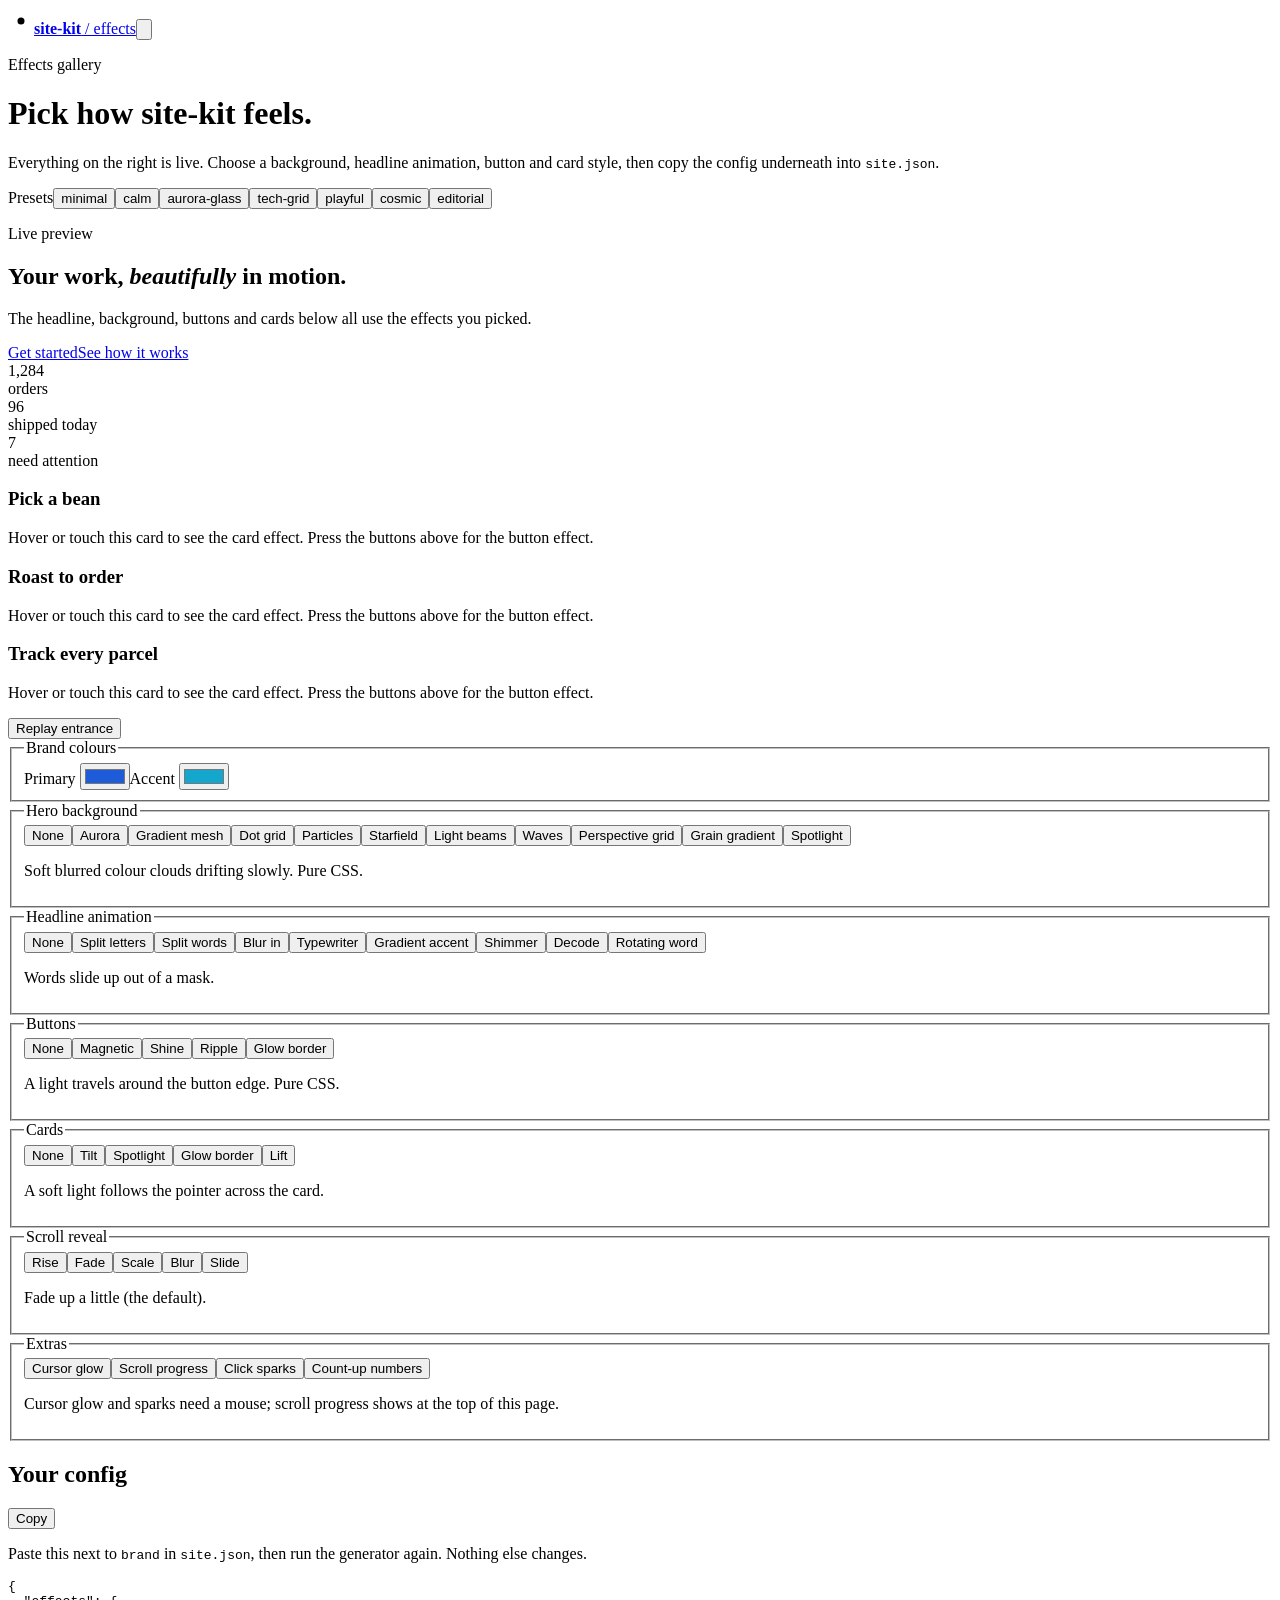
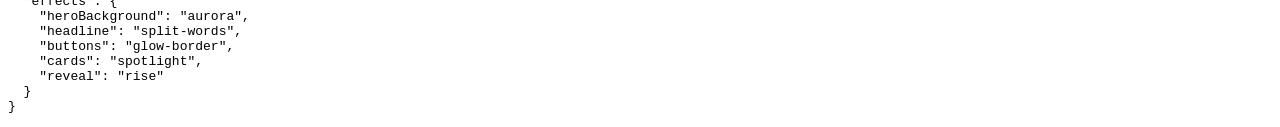
==== site/demo/index.html @ 8c6bdb4b "Add an effects layer: animated backgrounds, headline animations, micro-interactions An optional, dep" ====
<!DOCTYPE html><!--JqYwItKewoJW4l59TUsdw--><html lang="en"><head><meta charSet="utf-8"/><meta name="viewport" content="width=device-width, initial-scale=1"/><link rel="stylesheet" href="/demo/_next/static/css/5d7f8df35ec5d38f.css" data-precedence="next"/><link rel="stylesheet" href="/demo/_next/static/css/8b44f2ab9b064e22.css" data-precedence="next"/><link rel="preload" as="script" fetchPriority="low" href="/demo/_next/static/chunks/webpack-138196ee10020be1.js"/><script src="/demo/_next/static/chunks/241978a9-843e2a1597b8681c.js" async=""></script><script src="/demo/_next/static/chunks/200-d74840e0afe270a2.js" async=""></script><script src="/demo/_next/static/chunks/main-app-c2332e02ed63e66b.js" async=""></script><script src="/demo/_next/static/chunks/app/layout-72f0203b9cf22f31.js" async=""></script><script src="/demo/_next/static/chunks/681-758f152bb3df0b15.js" async=""></script><script src="/demo/_next/static/chunks/app/page-73063aebab3809bc.js" async=""></script><link rel="preconnect" href="https://fonts.googleapis.com"/><link rel="preconnect" href="https://fonts.gstatic.com" crossorigin=""/><meta name="theme-color" media="(prefers-color-scheme: light)" content="#f0f2f6"/><meta name="theme-color" media="(prefers-color-scheme: dark)" content="#0c0e12"/><title>site-kit · Every effect, live.</title><meta name="description" content="site-kit - everything in one place."/><link rel="icon" href="/demo/icon.svg?be2bd9292e625add" type="image/svg+xml" sizes="any"/><script>try{var t=localStorage.getItem('siteki-theme');if(t==='dark'||t==='light')document.documentElement.dataset.theme=t}catch(e){}</script><link rel="stylesheet" href="https://fonts.googleapis.com/css2?family=Montserrat:wght@400;500;600;700;800&amp;family=JetBrains+Mono:wght@400;500;600&amp;display=swap"/><script src="/demo/_next/static/chunks/polyfills-42372ed130431b0a.js" noModule=""></script></head><body><div hidden=""><!--$--><!--/$--></div><div class="fxg"><header class="fxg-bar"><a class="fxg-brand" href="/" aria-label="site-kit home"><span class="brand-mark"><svg viewBox="0 0 48 48" width="26" height="26" aria-hidden="true" class="logo-mark"><path class="logo-hex" pathLength="100" d="M24 5.5 L40 14.75 V33.25 L24 42.5 L8 33.25 V14.75 Z" fill="none" stroke="var(--primary)" stroke-width="5" stroke-linejoin="round"></path><circle class="logo-lens" cx="24" cy="24" r="6.5" fill="var(--signal)"></circle></svg></span><b>site-kit</b><span class="muted"> / effects</span></a><button type="button" class="theme-toggle" aria-label="Switch to dark mode" title="Dark mode"><svg viewBox="0 0 24 24"><path d="M20.5 14.2A8.5 8.5 0 0 1 9.8 3.5a8.5 8.5 0 1 0 10.7 10.7Z"></path></svg></button></header><div class="fxg-wrap"><div class="fxg-intro"><p class="eyebrow">Effects gallery</p><h1>Pick how site-kit feels.</h1><p class="muted">Everything on the right is live. Choose a background, headline animation, button and card style, then copy the config underneath into <code>site.json</code>.</p><div class="fxg-presets" role="group" aria-label="Presets"><span class="muted small">Presets</span><button type="button" class="btn sm">minimal</button><button type="button" class="btn sm">calm</button><button type="button" class="btn sm">aurora-glass</button><button type="button" class="btn sm">tech-grid</button><button type="button" class="btn sm">playful</button><button type="button" class="btn sm">cosmic</button><button type="button" class="btn sm">editorial</button></div></div><div class="fxg-layout"><section class="fxg-stage" aria-label="Live preview"><div class="fxg-hero" style="--primary:#1e5bd8;--signal:#14a6cc" data-fx-buttons="glow-border" data-fx-cards="spotlight"><div class="fx-bg fx-aurora" aria-hidden="true"><i></i><i></i><i></i><i></i></div><div class="fxg-hero-in"><p class="eyebrow">Live preview</p><h2 class="fxg-h1"><span class="fx-split fx-words"><span class="fx-w" style="--i:0"><span class="fx-wi">Your</span></span> <span class="fx-w" style="--i:1"><span class="fx-wi">work,</span></span> <em><span class="fx-w" style="--i:2"><span class="fx-wi">beautifully</span></span></em> <span class="fx-w" style="--i:3"><span class="fx-wi">in</span></span> <span class="fx-w" style="--i:4"><span class="fx-wi">motion.</span></span></span></h2><p class="fxg-sub">The headline, background, buttons and cards below all use the effects you picked.</p><div class="fxg-btns"><a class="btn primary" href="#install">Get started</a><a class="btn" href="#more">See how it works</a></div></div></div><div class="fxg-below" style="--primary:#1e5bd8;--signal:#14a6cc" data-fx-buttons="glow-border" data-fx-cards="spotlight"><div class="fxg-stats"><div class="stat-card rv in" style="transition-delay:0ms"><div class="stat-n">1,284</div><div class="stat-l">orders</div></div><div class="stat-card rv in" style="transition-delay:90ms"><div class="stat-n">96</div><div class="stat-l">shipped today</div></div><div class="stat-card rv in" style="transition-delay:180ms"><div class="stat-n">7</div><div class="stat-l">need attention</div></div></div><div class="fxg-cards"><article class="card pad rv in" style="transition-delay:0ms"><h3 class="card-h">Pick a bean</h3><p class="muted small">Hover or touch this card to see the card effect. Press the buttons above for the button effect.</p></article><article class="card pad rv in" style="transition-delay:110ms"><h3 class="card-h">Roast to order</h3><p class="muted small">Hover or touch this card to see the card effect. Press the buttons above for the button effect.</p></article><article class="card pad rv in" style="transition-delay:220ms"><h3 class="card-h">Track every parcel</h3><p class="muted small">Hover or touch this card to see the card effect. Press the buttons above for the button effect.</p></article></div><button type="button" class="btn">Replay entrance</button></div></section><aside class="fxg-controls" aria-label="Choose effects"><fieldset class="fxg-group"><legend>Brand colours</legend><div class="fxg-colors"><label>Primary <input type="color" value="#1e5bd8"/></label><label>Accent <input type="color" value="#14a6cc"/></label></div></fieldset><fieldset class="fxg-group"><legend>Hero background</legend><div class="fxg-chips" role="radiogroup" aria-label="Hero background"><button type="button" role="radio" aria-checked="false" class="fxg-chip">None</button><button type="button" role="radio" aria-checked="true" class="fxg-chip on" title="Soft blurred colour clouds drifting slowly. Pure CSS.">Aurora</button><button type="button" role="radio" aria-checked="false" class="fxg-chip" title="A slowly shifting mesh of brand-coloured gradients. Pure CSS.">Gradient mesh</button><button type="button" role="radio" aria-checked="false" class="fxg-chip" title="A grid of dots that swell and glow around the pointer, with an idle ripple.">Dot grid</button><button type="button" role="radio" aria-checked="false" class="fxg-chip" title="Floating particles joined by faint lines; the pointer pulls them together.">Particles</button><button type="button" role="radio" aria-checked="false" class="fxg-chip" title="Twinkling stars drifting with a little pointer parallax.">Starfield</button><button type="button" role="radio" aria-checked="false" class="fxg-chip" title="Vertical beams of light sweeping down the hero. Pure CSS.">Light beams</button><button type="button" role="radio" aria-checked="false" class="fxg-chip" title="Layered waves rolling along the bottom edge. Pure SVG + CSS.">Waves</button><button type="button" role="radio" aria-checked="false" class="fxg-chip" title="A grid receding to the horizon and moving toward you. Pure CSS.">Perspective grid</button><button type="button" role="radio" aria-checked="false" class="fxg-chip" title="Soft gradient washes under animated film grain. Pure CSS.">Grain gradient</button><button type="button" role="radio" aria-checked="false" class="fxg-chip" title="A soft light that follows the pointer (rests top-right on touch screens).">Spotlight</button></div><p class="fxg-note">Soft blurred colour clouds drifting slowly. Pure CSS.</p></fieldset><fieldset class="fxg-group"><legend>Headline animation</legend><div class="fxg-chips" role="radiogroup" aria-label="Headline animation"><button type="button" role="radio" aria-checked="false" class="fxg-chip">None</button><button type="button" role="radio" aria-checked="false" class="fxg-chip" title="Letters rise into place one after another.">Split letters</button><button type="button" role="radio" aria-checked="true" class="fxg-chip on" title="Words slide up out of a mask.">Split words</button><button type="button" role="radio" aria-checked="false" class="fxg-chip" title="Words sharpen from a soft blur.">Blur in</button><button type="button" role="radio" aria-checked="false" class="fxg-chip" title="Letters appear as if typed, with a blinking caret.">Typewriter</button><button type="button" role="radio" aria-checked="false" class="fxg-chip" title="The accent word flows through the brand colours.">Gradient accent</button><button type="button" role="radio" aria-checked="false" class="fxg-chip" title="A band of light sweeps across the whole headline.">Shimmer</button><button type="button" role="radio" aria-checked="false" class="fxg-chip" title="Random glyphs resolve into the headline, left to right.">Decode</button><button type="button" role="radio" aria-checked="false" class="fxg-chip" title="The accent word cycles through a list you give (effects.rotateWords).">Rotating word</button></div><p class="fxg-note">Words slide up out of a mask.</p></fieldset><fieldset class="fxg-group"><legend>Buttons</legend><div class="fxg-chips" role="radiogroup" aria-label="Buttons"><button type="button" role="radio" aria-checked="false" class="fxg-chip">None</button><button type="button" role="radio" aria-checked="false" class="fxg-chip" title="Buttons lean toward the pointer. Fine pointers only.">Magnetic</button><button type="button" role="radio" aria-checked="false" class="fxg-chip" title="A glint sweeps across on hover. Pure CSS.">Shine</button><button type="button" role="radio" aria-checked="false" class="fxg-chip" title="A ripple spreads from the press point.">Ripple</button><button type="button" role="radio" aria-checked="true" class="fxg-chip on" title="A light travels around the button edge. Pure CSS.">Glow border</button></div><p class="fxg-note">A light travels around the button edge. Pure CSS.</p></fieldset><fieldset class="fxg-group"><legend>Cards</legend><div class="fxg-chips" role="radiogroup" aria-label="Cards"><button type="button" role="radio" aria-checked="false" class="fxg-chip">None</button><button type="button" role="radio" aria-checked="false" class="fxg-chip" title="3D tilt toward the pointer with a moving glare. Fine pointers only.">Tilt</button><button type="button" role="radio" aria-checked="true" class="fxg-chip on" title="A soft light follows the pointer across the card.">Spotlight</button><button type="button" role="radio" aria-checked="false" class="fxg-chip" title="A light travels around the card edge on hover. Pure CSS.">Glow border</button><button type="button" role="radio" aria-checked="false" class="fxg-chip" title="The card rises and its shadow deepens. Pure CSS.">Lift</button></div><p class="fxg-note">A soft light follows the pointer across the card.</p></fieldset><fieldset class="fxg-group"><legend>Scroll reveal</legend><div class="fxg-chips" role="radiogroup" aria-label="Scroll reveal"><button type="button" role="radio" aria-checked="true" class="fxg-chip on" title="Fade up a little (the default).">Rise</button><button type="button" role="radio" aria-checked="false" class="fxg-chip" title="Fade only, no movement.">Fade</button><button type="button" role="radio" aria-checked="false" class="fxg-chip" title="Grow slightly into place.">Scale</button><button type="button" role="radio" aria-checked="false" class="fxg-chip" title="Sharpen from a blur.">Blur</button><button type="button" role="radio" aria-checked="false" class="fxg-chip" title="Slide in from the left.">Slide</button></div><p class="fxg-note">Fade up a little (the default).</p></fieldset><fieldset class="fxg-group"><legend>Extras</legend><div class="fxg-chips"><button type="button" role="checkbox" aria-checked="false" class="fxg-chip" title="A soft glow follows the pointer across the page. Fine pointers only.">Cursor glow</button><button type="button" role="checkbox" aria-checked="false" class="fxg-chip" title="A thin brand-coloured bar shows how far down the page you are.">Scroll progress</button><button type="button" role="checkbox" aria-checked="false" class="fxg-chip" title="A small burst of sparks where you click.">Click sparks</button><button type="button" role="checkbox" aria-checked="false" class="fxg-chip" title="Dashboard stat numbers count up when they appear.">Count-up numbers</button></div><p class="fxg-note">Cursor glow and sparks need a mouse; scroll progress shows at the top of this page.</p></fieldset></aside></div><section class="fxg-code card pad" aria-label="Config to copy"><div class="fxg-code-head"><h2 class="card-h">Your config</h2><button type="button" class="btn sm">Copy</button></div><p class="muted small">Paste this next to <code>brand</code> in <code>site.json</code>, then run the generator again. Nothing else changes.</p><pre class="codeblock"><code>{
  &quot;effects&quot;: {
    &quot;heroBackground&quot;: &quot;aurora&quot;,
    &quot;headline&quot;: &quot;split-words&quot;,
    &quot;buttons&quot;: &quot;glow-border&quot;,
    &quot;cards&quot;: &quot;spotlight&quot;,
    &quot;reveal&quot;: &quot;rise&quot;
  }
}</code></pre></section></div></div><!--$--><!--/$--><script src="/demo/_next/static/chunks/webpack-138196ee10020be1.js" id="_R_" async=""></script><script>(self.__next_f=self.__next_f||[]).push([0])</script><script>self.__next_f.push([1,"1:\"$Sreact.fragment\"\n2:I[8047,[],\"\"]\n3:I[3331,[],\"\"]\n4:I[1785,[\"177\",\"static/chunks/app/layout-72f0203b9cf22f31.js\"],\"FxMicro\"]\n5:I[6689,[\"681\",\"static/chunks/681-758f152bb3df0b15.js\",\"974\",\"static/chunks/app/page-73063aebab3809bc.js\"],\"Playground\"]\n6:I[2054,[],\"OutletBoundary\"]\n8:I[571,[],\"AsyncMetadataOutlet\"]\na:I[2054,[],\"ViewportBoundary\"]\nc:I[2054,[],\"MetadataBoundary\"]\nd:\"$Sreact.suspense\"\nf:I[2597,[],\"\"]\n:HL[\"/demo/_next/static/css/5d7f8df35ec5d38f.css\",\"style\"]\n:HL[\"/demo/_next/static/css/8b44f2ab9b064e22.css\",\"style\"]\n"])</script><script>self.__next_f.push([1,"0:{\"P\":null,\"b\":\"JqYwItKewoJW4l59TUsdw\",\"p\":\"/demo\",\"c\":[\"\",\"\"],\"i\":false,\"f\":[[[\"\",{\"children\":[\"__PAGE__\",{}]},\"$undefined\",\"$undefined\",true],[\"\",[\"$\",\"$1\",\"c\",{\"children\":[[[\"$\",\"link\",\"0\",{\"rel\":\"stylesheet\",\"href\":\"/demo/_next/static/css/5d7f8df35ec5d38f.css\",\"precedence\":\"next\",\"crossOrigin\":\"$undefined\",\"nonce\":\"$undefined\"}]],[\"$\",\"html\",null,{\"lang\":\"en\",\"suppressHydrationWarning\":true,\"children\":[[\"$\",\"head\",null,{\"children\":[[\"$\",\"script\",null,{\"dangerouslySetInnerHTML\":{\"__html\":\"try{var t=localStorage.getItem('siteki-theme');if(t==='dark'||t==='light')document.documentElement.dataset.theme=t}catch(e){}\"}}],[\"$\",\"link\",null,{\"rel\":\"preconnect\",\"href\":\"https://fonts.googleapis.com\"}],[\"$\",\"link\",null,{\"rel\":\"preconnect\",\"href\":\"https://fonts.gstatic.com\",\"crossOrigin\":\"\"}],[\"$\",\"link\",null,{\"rel\":\"stylesheet\",\"href\":\"https://fonts.googleapis.com/css2?family=Montserrat:wght@400;500;600;700;800\u0026family=JetBrains+Mono:wght@400;500;600\u0026display=swap\"}]]}],[\"$\",\"body\",null,{\"children\":[[\"$\",\"$L2\",null,{\"parallelRouterKey\":\"children\",\"error\":\"$undefined\",\"errorStyles\":\"$undefined\",\"errorScripts\":\"$undefined\",\"template\":[\"$\",\"$L3\",null,{}],\"templateStyles\":\"$undefined\",\"templateScripts\":\"$undefined\",\"notFound\":[[[\"$\",\"title\",null,{\"children\":\"404: This page could not be found.\"}],[\"$\",\"div\",null,{\"style\":{\"fontFamily\":\"system-ui,\\\"Segoe UI\\\",Roboto,Helvetica,Arial,sans-serif,\\\"Apple Color Emoji\\\",\\\"Segoe UI Emoji\\\"\",\"height\":\"100vh\",\"textAlign\":\"center\",\"display\":\"flex\",\"flexDirection\":\"column\",\"alignItems\":\"center\",\"justifyContent\":\"center\"},\"children\":[\"$\",\"div\",null,{\"children\":[[\"$\",\"style\",null,{\"dangerouslySetInnerHTML\":{\"__html\":\"body{color:#000;background:#fff;margin:0}.next-error-h1{border-right:1px solid rgba(0,0,0,.3)}@media (prefers-color-scheme:dark){body{color:#fff;background:#000}.next-error-h1{border-right:1px solid rgba(255,255,255,.3)}}\"}}],[\"$\",\"h1\",null,{\"className\":\"next-error-h1\",\"style\":{\"display\":\"inline-block\",\"margin\":\"0 20px 0 0\",\"padding\":\"0 23px 0 0\",\"fontSize\":24,\"fontWeight\":500,\"verticalAlign\":\"top\",\"lineHeight\":\"49px\"},\"children\":404}],[\"$\",\"div\",null,{\"style\":{\"display\":\"inline-block\"},\"children\":[\"$\",\"h2\",null,{\"style\":{\"fontSize\":14,\"fontWeight\":400,\"lineHeight\":\"49px\",\"margin\":0},\"children\":\"This page could not be found.\"}]}]]}]}]],[]],\"forbidden\":\"$undefined\",\"unauthorized\":\"$undefined\"}],[\"$\",\"$L4\",null,{}]]}]]}]]}],{\"children\":[\"__PAGE__\",[\"$\",\"$1\",\"c\",{\"children\":[[\"$\",\"$L5\",null,{}],[[\"$\",\"link\",\"0\",{\"rel\":\"stylesheet\",\"href\":\"/demo/_next/static/css/8b44f2ab9b064e22.css\",\"precedence\":\"next\",\"crossOrigin\":\"$undefined\",\"nonce\":\"$undefined\"}]],[\"$\",\"$L6\",null,{\"children\":[\"$L7\",[\"$\",\"$L8\",null,{\"promise\":\"$@9\"}]]}]]}],{},null,false]},null,false],[\"$\",\"$1\",\"h\",{\"children\":[null,[[\"$\",\"$La\",null,{\"children\":\"$Lb\"}],null],[\"$\",\"$Lc\",null,{\"children\":[\"$\",\"div\",null,{\"hidden\":true,\"children\":[\"$\",\"$d\",null,{\"fallback\":null,\"children\":\"$Le\"}]}]}]]}],false]],\"m\":\"$undefined\",\"G\":[\"$f\",[]],\"s\":false,\"S\":true}\n"])</script><script>self.__next_f.push([1,"b:[[\"$\",\"meta\",\"0\",{\"charSet\":\"utf-8\"}],[\"$\",\"meta\",\"1\",{\"name\":\"viewport\",\"content\":\"width=device-width, initial-scale=1\"}],[\"$\",\"meta\",\"2\",{\"name\":\"theme-color\",\"media\":\"(prefers-color-scheme: light)\",\"content\":\"#f0f2f6\"}],[\"$\",\"meta\",\"3\",{\"name\":\"theme-color\",\"media\":\"(prefers-color-scheme: dark)\",\"content\":\"#0c0e12\"}]]\n7:null\n"])</script><script>self.__next_f.push([1,"10:I[243,[],\"IconMark\"]\n9:{\"metadata\":[[\"$\",\"title\",\"0\",{\"children\":\"site-kit · Every effect, live.\"}],[\"$\",\"meta\",\"1\",{\"name\":\"description\",\"content\":\"site-kit - everything in one place.\"}],[\"$\",\"link\",\"2\",{\"rel\":\"icon\",\"href\":\"/demo/icon.svg?be2bd9292e625add\",\"type\":\"image/svg+xml\",\"sizes\":\"any\"}],[\"$\",\"$L10\",\"3\",{}]],\"error\":null,\"digest\":\"$undefined\"}\n"])</script><script>self.__next_f.push([1,"e:\"$9:metadata\"\n"])</script></body></html>
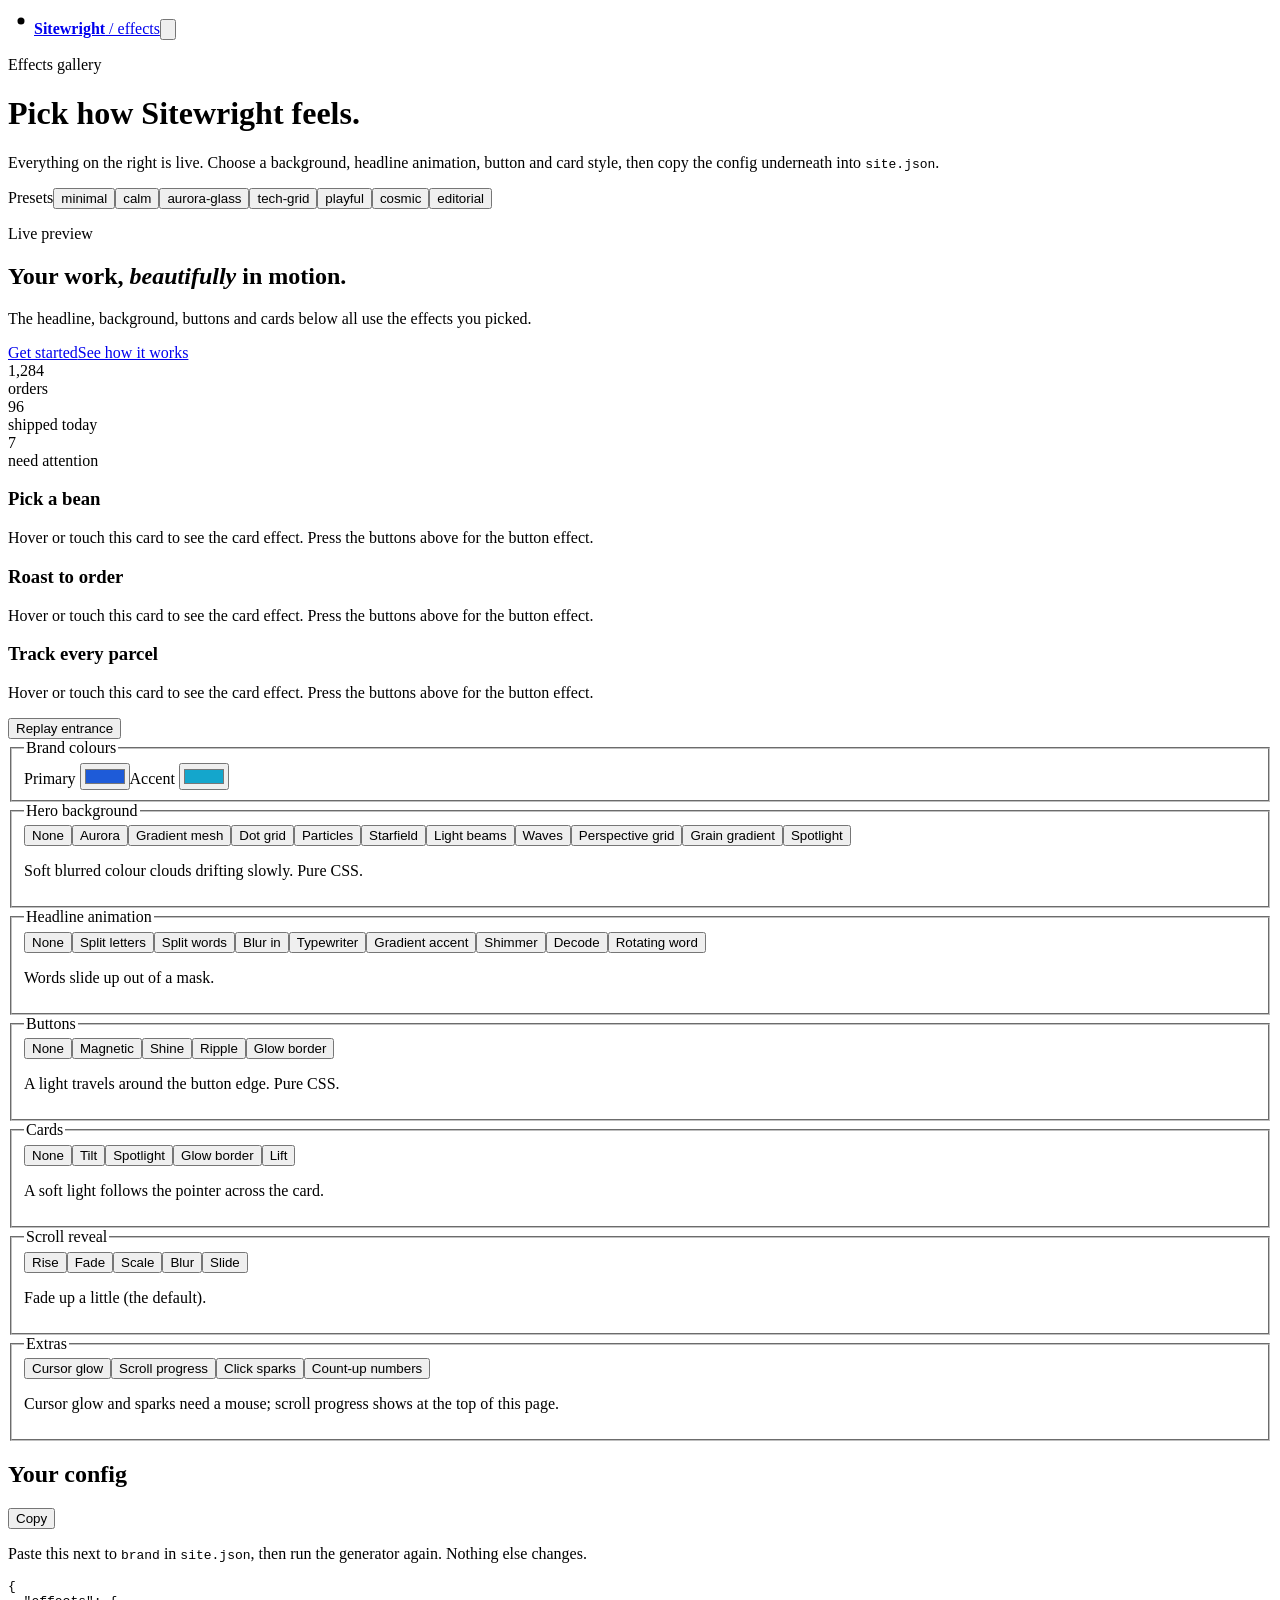
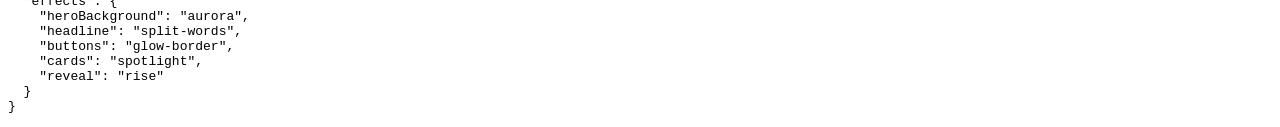
==== commit 72caa087: "Rename the product to Sitewright; fix layout bugs found by a full website test - Skill id, folder an" ====
--- a/site/demo/index.html
+++ b/site/demo/index.html
@@ -1,4 +1,4 @@
-<!DOCTYPE html><!--JqYwItKewoJW4l59TUsdw--><html lang="en"><head><meta charSet="utf-8"/><meta name="viewport" content="width=device-width, initial-scale=1"/><link rel="stylesheet" href="/demo/_next/static/css/5d7f8df35ec5d38f.css" data-precedence="next"/><link rel="stylesheet" href="/demo/_next/static/css/8b44f2ab9b064e22.css" data-precedence="next"/><link rel="preload" as="script" fetchPriority="low" href="/demo/_next/static/chunks/webpack-138196ee10020be1.js"/><script src="/demo/_next/static/chunks/241978a9-843e2a1597b8681c.js" async=""></script><script src="/demo/_next/static/chunks/200-d74840e0afe270a2.js" async=""></script><script src="/demo/_next/static/chunks/main-app-c2332e02ed63e66b.js" async=""></script><script src="/demo/_next/static/chunks/app/layout-72f0203b9cf22f31.js" async=""></script><script src="/demo/_next/static/chunks/681-758f152bb3df0b15.js" async=""></script><script src="/demo/_next/static/chunks/app/page-73063aebab3809bc.js" async=""></script><link rel="preconnect" href="https://fonts.googleapis.com"/><link rel="preconnect" href="https://fonts.gstatic.com" crossorigin=""/><meta name="theme-color" media="(prefers-color-scheme: light)" content="#f0f2f6"/><meta name="theme-color" media="(prefers-color-scheme: dark)" content="#0c0e12"/><title>site-kit · Every effect, live.</title><meta name="description" content="site-kit - everything in one place."/><link rel="icon" href="/demo/icon.svg?be2bd9292e625add" type="image/svg+xml" sizes="any"/><script>try{var t=localStorage.getItem('siteki-theme');if(t==='dark'||t==='light')document.documentElement.dataset.theme=t}catch(e){}</script><link rel="stylesheet" href="https://fonts.googleapis.com/css2?family=Montserrat:wght@400;500;600;700;800&amp;family=JetBrains+Mono:wght@400;500;600&amp;display=swap"/><script src="/demo/_next/static/chunks/polyfills-42372ed130431b0a.js" noModule=""></script></head><body><div hidden=""><!--$--><!--/$--></div><div class="fxg"><header class="fxg-bar"><a class="fxg-brand" href="/" aria-label="site-kit home"><span class="brand-mark"><svg viewBox="0 0 48 48" width="26" height="26" aria-hidden="true" class="logo-mark"><path class="logo-hex" pathLength="100" d="M24 5.5 L40 14.75 V33.25 L24 42.5 L8 33.25 V14.75 Z" fill="none" stroke="var(--primary)" stroke-width="5" stroke-linejoin="round"></path><circle class="logo-lens" cx="24" cy="24" r="6.5" fill="var(--signal)"></circle></svg></span><b>site-kit</b><span class="muted"> / effects</span></a><button type="button" class="theme-toggle" aria-label="Switch to dark mode" title="Dark mode"><svg viewBox="0 0 24 24"><path d="M20.5 14.2A8.5 8.5 0 0 1 9.8 3.5a8.5 8.5 0 1 0 10.7 10.7Z"></path></svg></button></header><div class="fxg-wrap"><div class="fxg-intro"><p class="eyebrow">Effects gallery</p><h1>Pick how site-kit feels.</h1><p class="muted">Everything on the right is live. Choose a background, headline animation, button and card style, then copy the config underneath into <code>site.json</code>.</p><div class="fxg-presets" role="group" aria-label="Presets"><span class="muted small">Presets</span><button type="button" class="btn sm">minimal</button><button type="button" class="btn sm">calm</button><button type="button" class="btn sm">aurora-glass</button><button type="button" class="btn sm">tech-grid</button><button type="button" class="btn sm">playful</button><button type="button" class="btn sm">cosmic</button><button type="button" class="btn sm">editorial</button></div></div><div class="fxg-layout"><section class="fxg-stage" aria-label="Live preview"><div class="fxg-hero" style="--primary:#1e5bd8;--signal:#14a6cc" data-fx-buttons="glow-border" data-fx-cards="spotlight"><div class="fx-bg fx-aurora" aria-hidden="true"><i></i><i></i><i></i><i></i></div><div class="fxg-hero-in"><p class="eyebrow">Live preview</p><h2 class="fxg-h1"><span class="fx-split fx-words"><span class="fx-w" style="--i:0"><span class="fx-wi">Your</span></span> <span class="fx-w" style="--i:1"><span class="fx-wi">work,</span></span> <em><span class="fx-w" style="--i:2"><span class="fx-wi">beautifully</span></span></em> <span class="fx-w" style="--i:3"><span class="fx-wi">in</span></span> <span class="fx-w" style="--i:4"><span class="fx-wi">motion.</span></span></span></h2><p class="fxg-sub">The headline, background, buttons and cards below all use the effects you picked.</p><div class="fxg-btns"><a class="btn primary" href="#install">Get started</a><a class="btn" href="#more">See how it works</a></div></div></div><div class="fxg-below" style="--primary:#1e5bd8;--signal:#14a6cc" data-fx-buttons="glow-border" data-fx-cards="spotlight"><div class="fxg-stats"><div class="stat-card rv in" style="transition-delay:0ms"><div class="stat-n">1,284</div><div class="stat-l">orders</div></div><div class="stat-card rv in" style="transition-delay:90ms"><div class="stat-n">96</div><div class="stat-l">shipped today</div></div><div class="stat-card rv in" style="transition-delay:180ms"><div class="stat-n">7</div><div class="stat-l">need attention</div></div></div><div class="fxg-cards"><article class="card pad rv in" style="transition-delay:0ms"><h3 class="card-h">Pick a bean</h3><p class="muted small">Hover or touch this card to see the card effect. Press the buttons above for the button effect.</p></article><article class="card pad rv in" style="transition-delay:110ms"><h3 class="card-h">Roast to order</h3><p class="muted small">Hover or touch this card to see the card effect. Press the buttons above for the button effect.</p></article><article class="card pad rv in" style="transition-delay:220ms"><h3 class="card-h">Track every parcel</h3><p class="muted small">Hover or touch this card to see the card effect. Press the buttons above for the button effect.</p></article></div><button type="button" class="btn">Replay entrance</button></div></section><aside class="fxg-controls" aria-label="Choose effects"><fieldset class="fxg-group"><legend>Brand colours</legend><div class="fxg-colors"><label>Primary <input type="color" value="#1e5bd8"/></label><label>Accent <input type="color" value="#14a6cc"/></label></div></fieldset><fieldset class="fxg-group"><legend>Hero background</legend><div class="fxg-chips" role="radiogroup" aria-label="Hero background"><button type="button" role="radio" aria-checked="false" class="fxg-chip">None</button><button type="button" role="radio" aria-checked="true" class="fxg-chip on" title="Soft blurred colour clouds drifting slowly. Pure CSS.">Aurora</button><button type="button" role="radio" aria-checked="false" class="fxg-chip" title="A slowly shifting mesh of brand-coloured gradients. Pure CSS.">Gradient mesh</button><button type="button" role="radio" aria-checked="false" class="fxg-chip" title="A grid of dots that swell and glow around the pointer, with an idle ripple.">Dot grid</button><button type="button" role="radio" aria-checked="false" class="fxg-chip" title="Floating particles joined by faint lines; the pointer pulls them together.">Particles</button><button type="button" role="radio" aria-checked="false" class="fxg-chip" title="Twinkling stars drifting with a little pointer parallax.">Starfield</button><button type="button" role="radio" aria-checked="false" class="fxg-chip" title="Vertical beams of light sweeping down the hero. Pure CSS.">Light beams</button><button type="button" role="radio" aria-checked="false" class="fxg-chip" title="Layered waves rolling along the bottom edge. Pure SVG + CSS.">Waves</button><button type="button" role="radio" aria-checked="false" class="fxg-chip" title="A grid receding to the horizon and moving toward you. Pure CSS.">Perspective grid</button><button type="button" role="radio" aria-checked="false" class="fxg-chip" title="Soft gradient washes under animated film grain. Pure CSS.">Grain gradient</button><button type="button" role="radio" aria-checked="false" class="fxg-chip" title="A soft light that follows the pointer (rests top-right on touch screens).">Spotlight</button></div><p class="fxg-note">Soft blurred colour clouds drifting slowly. Pure CSS.</p></fieldset><fieldset class="fxg-group"><legend>Headline animation</legend><div class="fxg-chips" role="radiogroup" aria-label="Headline animation"><button type="button" role="radio" aria-checked="false" class="fxg-chip">None</button><button type="button" role="radio" aria-checked="false" class="fxg-chip" title="Letters rise into place one after another.">Split letters</button><button type="button" role="radio" aria-checked="true" class="fxg-chip on" title="Words slide up out of a mask.">Split words</button><button type="button" role="radio" aria-checked="false" class="fxg-chip" title="Words sharpen from a soft blur.">Blur in</button><button type="button" role="radio" aria-checked="false" class="fxg-chip" title="Letters appear as if typed, with a blinking caret.">Typewriter</button><button type="button" role="radio" aria-checked="false" class="fxg-chip" title="The accent word flows through the brand colours.">Gradient accent</button><button type="button" role="radio" aria-checked="false" class="fxg-chip" title="A band of light sweeps across the whole headline.">Shimmer</button><button type="button" role="radio" aria-checked="false" class="fxg-chip" title="Random glyphs resolve into the headline, left to right.">Decode</button><button type="button" role="radio" aria-checked="false" class="fxg-chip" title="The accent word cycles through a list you give (effects.rotateWords).">Rotating word</button></div><p class="fxg-note">Words slide up out of a mask.</p></fieldset><fieldset class="fxg-group"><legend>Buttons</legend><div class="fxg-chips" role="radiogroup" aria-label="Buttons"><button type="button" role="radio" aria-checked="false" class="fxg-chip">None</button><button type="button" role="radio" aria-checked="false" class="fxg-chip" title="Buttons lean toward the pointer. Fine pointers only.">Magnetic</button><button type="button" role="radio" aria-checked="false" class="fxg-chip" title="A glint sweeps across on hover. Pure CSS.">Shine</button><button type="button" role="radio" aria-checked="false" class="fxg-chip" title="A ripple spreads from the press point.">Ripple</button><button type="button" role="radio" aria-checked="true" class="fxg-chip on" title="A light travels around the button edge. Pure CSS.">Glow border</button></div><p class="fxg-note">A light travels around the button edge. Pure CSS.</p></fieldset><fieldset class="fxg-group"><legend>Cards</legend><div class="fxg-chips" role="radiogroup" aria-label="Cards"><button type="button" role="radio" aria-checked="false" class="fxg-chip">None</button><button type="button" role="radio" aria-checked="false" class="fxg-chip" title="3D tilt toward the pointer with a moving glare. Fine pointers only.">Tilt</button><button type="button" role="radio" aria-checked="true" class="fxg-chip on" title="A soft light follows the pointer across the card.">Spotlight</button><button type="button" role="radio" aria-checked="false" class="fxg-chip" title="A light travels around the card edge on hover. Pure CSS.">Glow border</button><button type="button" role="radio" aria-checked="false" class="fxg-chip" title="The card rises and its shadow deepens. Pure CSS.">Lift</button></div><p class="fxg-note">A soft light follows the pointer across the card.</p></fieldset><fieldset class="fxg-group"><legend>Scroll reveal</legend><div class="fxg-chips" role="radiogroup" aria-label="Scroll reveal"><button type="button" role="radio" aria-checked="true" class="fxg-chip on" title="Fade up a little (the default).">Rise</button><button type="button" role="radio" aria-checked="false" class="fxg-chip" title="Fade only, no movement.">Fade</button><button type="button" role="radio" aria-checked="false" class="fxg-chip" title="Grow slightly into place.">Scale</button><button type="button" role="radio" aria-checked="false" class="fxg-chip" title="Sharpen from a blur.">Blur</button><button type="button" role="radio" aria-checked="false" class="fxg-chip" title="Slide in from the left.">Slide</button></div><p class="fxg-note">Fade up a little (the default).</p></fieldset><fieldset class="fxg-group"><legend>Extras</legend><div class="fxg-chips"><button type="button" role="checkbox" aria-checked="false" class="fxg-chip" title="A soft glow follows the pointer across the page. Fine pointers only.">Cursor glow</button><button type="button" role="checkbox" aria-checked="false" class="fxg-chip" title="A thin brand-coloured bar shows how far down the page you are.">Scroll progress</button><button type="button" role="checkbox" aria-checked="false" class="fxg-chip" title="A small burst of sparks where you click.">Click sparks</button><button type="button" role="checkbox" aria-checked="false" class="fxg-chip" title="Dashboard stat numbers count up when they appear.">Count-up numbers</button></div><p class="fxg-note">Cursor glow and sparks need a mouse; scroll progress shows at the top of this page.</p></fieldset></aside></div><section class="fxg-code card pad" aria-label="Config to copy"><div class="fxg-code-head"><h2 class="card-h">Your config</h2><button type="button" class="btn sm">Copy</button></div><p class="muted small">Paste this next to <code>brand</code> in <code>site.json</code>, then run the generator again. Nothing else changes.</p><pre class="codeblock"><code>{
+<!DOCTYPE html><!--sysHQRcaFIVPq_4fTUq4s--><html lang="en"><head><meta charSet="utf-8"/><meta name="viewport" content="width=device-width, initial-scale=1"/><link rel="stylesheet" href="/demo/_next/static/css/5d7f8df35ec5d38f.css" data-precedence="next"/><link rel="stylesheet" href="/demo/_next/static/css/8b44f2ab9b064e22.css" data-precedence="next"/><link rel="preload" as="script" fetchPriority="low" href="/demo/_next/static/chunks/webpack-138196ee10020be1.js"/><script src="/demo/_next/static/chunks/241978a9-843e2a1597b8681c.js" async=""></script><script src="/demo/_next/static/chunks/200-d74840e0afe270a2.js" async=""></script><script src="/demo/_next/static/chunks/main-app-c2332e02ed63e66b.js" async=""></script><script src="/demo/_next/static/chunks/app/layout-72f0203b9cf22f31.js" async=""></script><script src="/demo/_next/static/chunks/681-0e4224fc6ca76ff5.js" async=""></script><script src="/demo/_next/static/chunks/app/page-73063aebab3809bc.js" async=""></script><link rel="preconnect" href="https://fonts.googleapis.com"/><link rel="preconnect" href="https://fonts.gstatic.com" crossorigin=""/><meta name="theme-color" media="(prefers-color-scheme: light)" content="#f0f2f6"/><meta name="theme-color" media="(prefers-color-scheme: dark)" content="#0c0e12"/><title>Sitewright · Every effect, live.</title><meta name="description" content="Sitewright - everything in one place."/><link rel="icon" href="/demo/icon.svg?be2bd9292e625add" type="image/svg+xml" sizes="any"/><script>try{var t=localStorage.getItem('sitewr-theme');if(t==='dark'||t==='light')document.documentElement.dataset.theme=t}catch(e){}</script><link rel="stylesheet" href="https://fonts.googleapis.com/css2?family=Montserrat:wght@400;500;600;700;800&amp;family=JetBrains+Mono:wght@400;500;600&amp;display=swap"/><script src="/demo/_next/static/chunks/polyfills-42372ed130431b0a.js" noModule=""></script></head><body><div hidden=""><!--$--><!--/$--></div><div class="fxg"><header class="fxg-bar"><a class="fxg-brand" href="/" aria-label="Sitewright home"><span class="brand-mark"><svg viewBox="0 0 48 48" width="26" height="26" aria-hidden="true" class="logo-mark"><path class="logo-hex" pathLength="100" d="M24 5.5 L40 14.75 V33.25 L24 42.5 L8 33.25 V14.75 Z" fill="none" stroke="var(--primary)" stroke-width="5" stroke-linejoin="round"></path><circle class="logo-lens" cx="24" cy="24" r="6.5" fill="var(--signal)"></circle></svg></span><b>Sitewright</b><span class="muted"> / effects</span></a><button type="button" class="theme-toggle" aria-label="Switch to dark mode" title="Dark mode"><svg viewBox="0 0 24 24"><path d="M20.5 14.2A8.5 8.5 0 0 1 9.8 3.5a8.5 8.5 0 1 0 10.7 10.7Z"></path></svg></button></header><div class="fxg-wrap"><div class="fxg-intro"><p class="eyebrow">Effects gallery</p><h1>Pick how Sitewright feels.</h1><p class="muted">Everything on the right is live. Choose a background, headline animation, button and card style, then copy the config underneath into <code>site.json</code>.</p><div class="fxg-presets" role="group" aria-label="Presets"><span class="muted small">Presets</span><button type="button" class="btn sm">minimal</button><button type="button" class="btn sm">calm</button><button type="button" class="btn sm">aurora-glass</button><button type="button" class="btn sm">tech-grid</button><button type="button" class="btn sm">playful</button><button type="button" class="btn sm">cosmic</button><button type="button" class="btn sm">editorial</button></div></div><div class="fxg-layout"><section class="fxg-stage" aria-label="Live preview"><div class="fxg-hero" style="--primary:#1e5bd8;--signal:#14a6cc" data-fx-buttons="glow-border" data-fx-cards="spotlight"><div class="fx-bg fx-aurora" aria-hidden="true"><i></i><i></i><i></i><i></i></div><div class="fxg-hero-in"><p class="eyebrow">Live preview</p><h2 class="fxg-h1"><span class="fx-split fx-words"><span class="fx-w" style="--i:0"><span class="fx-wi">Your</span></span> <span class="fx-w" style="--i:1"><span class="fx-wi">work,</span></span> <em><span class="fx-w" style="--i:2"><span class="fx-wi">beautifully</span></span></em> <span class="fx-w" style="--i:3"><span class="fx-wi">in</span></span> <span class="fx-w" style="--i:4"><span class="fx-wi">motion.</span></span></span></h2><p class="fxg-sub">The headline, background, buttons and cards below all use the effects you picked.</p><div class="fxg-btns"><a class="btn primary" href="#install">Get started</a><a class="btn" href="#more">See how it works</a></div></div></div><div class="fxg-below" style="--primary:#1e5bd8;--signal:#14a6cc" data-fx-buttons="glow-border" data-fx-cards="spotlight"><div class="fxg-stats"><div class="stat-card rv in" style="transition-delay:0ms"><div class="stat-n">1,284</div><div class="stat-l">orders</div></div><div class="stat-card rv in" style="transition-delay:90ms"><div class="stat-n">96</div><div class="stat-l">shipped today</div></div><div class="stat-card rv in" style="transition-delay:180ms"><div class="stat-n">7</div><div class="stat-l">need attention</div></div></div><div class="fxg-cards"><article class="card pad rv in" style="transition-delay:0ms"><h3 class="card-h">Pick a bean</h3><p class="muted small">Hover or touch this card to see the card effect. Press the buttons above for the button effect.</p></article><article class="card pad rv in" style="transition-delay:110ms"><h3 class="card-h">Roast to order</h3><p class="muted small">Hover or touch this card to see the card effect. Press the buttons above for the button effect.</p></article><article class="card pad rv in" style="transition-delay:220ms"><h3 class="card-h">Track every parcel</h3><p class="muted small">Hover or touch this card to see the card effect. Press the buttons above for the button effect.</p></article></div><button type="button" class="btn">Replay entrance</button></div></section><aside class="fxg-controls" aria-label="Choose effects"><fieldset class="fxg-group"><legend>Brand colours</legend><div class="fxg-colors"><label>Primary <input type="color" value="#1e5bd8"/></label><label>Accent <input type="color" value="#14a6cc"/></label></div></fieldset><fieldset class="fxg-group"><legend>Hero background</legend><div class="fxg-chips" role="radiogroup" aria-label="Hero background"><button type="button" role="radio" aria-checked="false" class="fxg-chip">None</button><button type="button" role="radio" aria-checked="true" class="fxg-chip on" title="Soft blurred colour clouds drifting slowly. Pure CSS.">Aurora</button><button type="button" role="radio" aria-checked="false" class="fxg-chip" title="A slowly shifting mesh of brand-coloured gradients. Pure CSS.">Gradient mesh</button><button type="button" role="radio" aria-checked="false" class="fxg-chip" title="A grid of dots that swell and glow around the pointer, with an idle ripple.">Dot grid</button><button type="button" role="radio" aria-checked="false" class="fxg-chip" title="Floating particles joined by faint lines; the pointer pulls them together.">Particles</button><button type="button" role="radio" aria-checked="false" class="fxg-chip" title="Twinkling stars drifting with a little pointer parallax.">Starfield</button><button type="button" role="radio" aria-checked="false" class="fxg-chip" title="Vertical beams of light sweeping down the hero. Pure CSS.">Light beams</button><button type="button" role="radio" aria-checked="false" class="fxg-chip" title="Layered waves rolling along the bottom edge. Pure SVG + CSS.">Waves</button><button type="button" role="radio" aria-checked="false" class="fxg-chip" title="A grid receding to the horizon and moving toward you. Pure CSS.">Perspective grid</button><button type="button" role="radio" aria-checked="false" class="fxg-chip" title="Soft gradient washes under animated film grain. Pure CSS.">Grain gradient</button><button type="button" role="radio" aria-checked="false" class="fxg-chip" title="A soft light that follows the pointer (rests top-right on touch screens).">Spotlight</button></div><p class="fxg-note">Soft blurred colour clouds drifting slowly. Pure CSS.</p></fieldset><fieldset class="fxg-group"><legend>Headline animation</legend><div class="fxg-chips" role="radiogroup" aria-label="Headline animation"><button type="button" role="radio" aria-checked="false" class="fxg-chip">None</button><button type="button" role="radio" aria-checked="false" class="fxg-chip" title="Letters rise into place one after another.">Split letters</button><button type="button" role="radio" aria-checked="true" class="fxg-chip on" title="Words slide up out of a mask.">Split words</button><button type="button" role="radio" aria-checked="false" class="fxg-chip" title="Words sharpen from a soft blur.">Blur in</button><button type="button" role="radio" aria-checked="false" class="fxg-chip" title="Letters appear as if typed, with a blinking caret.">Typewriter</button><button type="button" role="radio" aria-checked="false" class="fxg-chip" title="The accent word flows through the brand colours.">Gradient accent</button><button type="button" role="radio" aria-checked="false" class="fxg-chip" title="A band of light sweeps across the whole headline.">Shimmer</button><button type="button" role="radio" aria-checked="false" class="fxg-chip" title="Random glyphs resolve into the headline, left to right.">Decode</button><button type="button" role="radio" aria-checked="false" class="fxg-chip" title="The accent word cycles through a list you give (effects.rotateWords).">Rotating word</button></div><p class="fxg-note">Words slide up out of a mask.</p></fieldset><fieldset class="fxg-group"><legend>Buttons</legend><div class="fxg-chips" role="radiogroup" aria-label="Buttons"><button type="button" role="radio" aria-checked="false" class="fxg-chip">None</button><button type="button" role="radio" aria-checked="false" class="fxg-chip" title="Buttons lean toward the pointer. Fine pointers only.">Magnetic</button><button type="button" role="radio" aria-checked="false" class="fxg-chip" title="A glint sweeps across on hover. Pure CSS.">Shine</button><button type="button" role="radio" aria-checked="false" class="fxg-chip" title="A ripple spreads from the press point.">Ripple</button><button type="button" role="radio" aria-checked="true" class="fxg-chip on" title="A light travels around the button edge. Pure CSS.">Glow border</button></div><p class="fxg-note">A light travels around the button edge. Pure CSS.</p></fieldset><fieldset class="fxg-group"><legend>Cards</legend><div class="fxg-chips" role="radiogroup" aria-label="Cards"><button type="button" role="radio" aria-checked="false" class="fxg-chip">None</button><button type="button" role="radio" aria-checked="false" class="fxg-chip" title="3D tilt toward the pointer with a moving glare. Fine pointers only.">Tilt</button><button type="button" role="radio" aria-checked="true" class="fxg-chip on" title="A soft light follows the pointer across the card.">Spotlight</button><button type="button" role="radio" aria-checked="false" class="fxg-chip" title="A light travels around the card edge on hover. Pure CSS.">Glow border</button><button type="button" role="radio" aria-checked="false" class="fxg-chip" title="The card rises and its shadow deepens. Pure CSS.">Lift</button></div><p class="fxg-note">A soft light follows the pointer across the card.</p></fieldset><fieldset class="fxg-group"><legend>Scroll reveal</legend><div class="fxg-chips" role="radiogroup" aria-label="Scroll reveal"><button type="button" role="radio" aria-checked="true" class="fxg-chip on" title="Fade up a little (the default).">Rise</button><button type="button" role="radio" aria-checked="false" class="fxg-chip" title="Fade only, no movement.">Fade</button><button type="button" role="radio" aria-checked="false" class="fxg-chip" title="Grow slightly into place.">Scale</button><button type="button" role="radio" aria-checked="false" class="fxg-chip" title="Sharpen from a blur.">Blur</button><button type="button" role="radio" aria-checked="false" class="fxg-chip" title="Slide in from the left.">Slide</button></div><p class="fxg-note">Fade up a little (the default).</p></fieldset><fieldset class="fxg-group"><legend>Extras</legend><div class="fxg-chips"><button type="button" role="checkbox" aria-checked="false" class="fxg-chip" title="A soft glow follows the pointer across the page. Fine pointers only.">Cursor glow</button><button type="button" role="checkbox" aria-checked="false" class="fxg-chip" title="A thin brand-coloured bar shows how far down the page you are.">Scroll progress</button><button type="button" role="checkbox" aria-checked="false" class="fxg-chip" title="A small burst of sparks where you click.">Click sparks</button><button type="button" role="checkbox" aria-checked="false" class="fxg-chip" title="Dashboard stat numbers count up when they appear.">Count-up numbers</button></div><p class="fxg-note">Cursor glow and sparks need a mouse; scroll progress shows at the top of this page.</p></fieldset></aside></div><section class="fxg-code card pad" aria-label="Config to copy"><div class="fxg-code-head"><h2 class="card-h">Your config</h2><button type="button" class="btn sm">Copy</button></div><p class="muted small">Paste this next to <code>brand</code> in <code>site.json</code>, then run the generator again. Nothing else changes.</p><pre class="codeblock"><code>{
   &quot;effects&quot;: {
     &quot;heroBackground&quot;: &quot;aurora&quot;,
     &quot;headline&quot;: &quot;split-words&quot;,
@@ -6,4 +6,4 @@
     &quot;cards&quot;: &quot;spotlight&quot;,
     &quot;reveal&quot;: &quot;rise&quot;
   }
-}</code></pre></section></div></div><!--$--><!--/$--><script src="/demo/_next/static/chunks/webpack-138196ee10020be1.js" id="_R_" async=""></script><script>(self.__next_f=self.__next_f||[]).push([0])</script><script>self.__next_f.push([1,"1:\"$Sreact.fragment\"\n2:I[8047,[],\"\"]\n3:I[3331,[],\"\"]\n4:I[1785,[\"177\",\"static/chunks/app/layout-72f0203b9cf22f31.js\"],\"FxMicro\"]\n5:I[6689,[\"681\",\"static/chunks/681-758f152bb3df0b15.js\",\"974\",\"static/chunks/app/page-73063aebab3809bc.js\"],\"Playground\"]\n6:I[2054,[],\"OutletBoundary\"]\n8:I[571,[],\"AsyncMetadataOutlet\"]\na:I[2054,[],\"ViewportBoundary\"]\nc:I[2054,[],\"MetadataBoundary\"]\nd:\"$Sreact.suspense\"\nf:I[2597,[],\"\"]\n:HL[\"/demo/_next/static/css/5d7f8df35ec5d38f.css\",\"style\"]\n:HL[\"/demo/_next/static/css/8b44f2ab9b064e22.css\",\"style\"]\n"])</script><script>self.__next_f.push([1,"0:{\"P\":null,\"b\":\"JqYwItKewoJW4l59TUsdw\",\"p\":\"/demo\",\"c\":[\"\",\"\"],\"i\":false,\"f\":[[[\"\",{\"children\":[\"__PAGE__\",{}]},\"$undefined\",\"$undefined\",true],[\"\",[\"$\",\"$1\",\"c\",{\"children\":[[[\"$\",\"link\",\"0\",{\"rel\":\"stylesheet\",\"href\":\"/demo/_next/static/css/5d7f8df35ec5d38f.css\",\"precedence\":\"next\",\"crossOrigin\":\"$undefined\",\"nonce\":\"$undefined\"}]],[\"$\",\"html\",null,{\"lang\":\"en\",\"suppressHydrationWarning\":true,\"children\":[[\"$\",\"head\",null,{\"children\":[[\"$\",\"script\",null,{\"dangerouslySetInnerHTML\":{\"__html\":\"try{var t=localStorage.getItem('siteki-theme');if(t==='dark'||t==='light')document.documentElement.dataset.theme=t}catch(e){}\"}}],[\"$\",\"link\",null,{\"rel\":\"preconnect\",\"href\":\"https://fonts.googleapis.com\"}],[\"$\",\"link\",null,{\"rel\":\"preconnect\",\"href\":\"https://fonts.gstatic.com\",\"crossOrigin\":\"\"}],[\"$\",\"link\",null,{\"rel\":\"stylesheet\",\"href\":\"https://fonts.googleapis.com/css2?family=Montserrat:wght@400;500;600;700;800\u0026family=JetBrains+Mono:wght@400;500;600\u0026display=swap\"}]]}],[\"$\",\"body\",null,{\"children\":[[\"$\",\"$L2\",null,{\"parallelRouterKey\":\"children\",\"error\":\"$undefined\",\"errorStyles\":\"$undefined\",\"errorScripts\":\"$undefined\",\"template\":[\"$\",\"$L3\",null,{}],\"templateStyles\":\"$undefined\",\"templateScripts\":\"$undefined\",\"notFound\":[[[\"$\",\"title\",null,{\"children\":\"404: This page could not be found.\"}],[\"$\",\"div\",null,{\"style\":{\"fontFamily\":\"system-ui,\\\"Segoe UI\\\",Roboto,Helvetica,Arial,sans-serif,\\\"Apple Color Emoji\\\",\\\"Segoe UI Emoji\\\"\",\"height\":\"100vh\",\"textAlign\":\"center\",\"display\":\"flex\",\"flexDirection\":\"column\",\"alignItems\":\"center\",\"justifyContent\":\"center\"},\"children\":[\"$\",\"div\",null,{\"children\":[[\"$\",\"style\",null,{\"dangerouslySetInnerHTML\":{\"__html\":\"body{color:#000;background:#fff;margin:0}.next-error-h1{border-right:1px solid rgba(0,0,0,.3)}@media (prefers-color-scheme:dark){body{color:#fff;background:#000}.next-error-h1{border-right:1px solid rgba(255,255,255,.3)}}\"}}],[\"$\",\"h1\",null,{\"className\":\"next-error-h1\",\"style\":{\"display\":\"inline-block\",\"margin\":\"0 20px 0 0\",\"padding\":\"0 23px 0 0\",\"fontSize\":24,\"fontWeight\":500,\"verticalAlign\":\"top\",\"lineHeight\":\"49px\"},\"children\":404}],[\"$\",\"div\",null,{\"style\":{\"display\":\"inline-block\"},\"children\":[\"$\",\"h2\",null,{\"style\":{\"fontSize\":14,\"fontWeight\":400,\"lineHeight\":\"49px\",\"margin\":0},\"children\":\"This page could not be found.\"}]}]]}]}]],[]],\"forbidden\":\"$undefined\",\"unauthorized\":\"$undefined\"}],[\"$\",\"$L4\",null,{}]]}]]}]]}],{\"children\":[\"__PAGE__\",[\"$\",\"$1\",\"c\",{\"children\":[[\"$\",\"$L5\",null,{}],[[\"$\",\"link\",\"0\",{\"rel\":\"stylesheet\",\"href\":\"/demo/_next/static/css/8b44f2ab9b064e22.css\",\"precedence\":\"next\",\"crossOrigin\":\"$undefined\",\"nonce\":\"$undefined\"}]],[\"$\",\"$L6\",null,{\"children\":[\"$L7\",[\"$\",\"$L8\",null,{\"promise\":\"$@9\"}]]}]]}],{},null,false]},null,false],[\"$\",\"$1\",\"h\",{\"children\":[null,[[\"$\",\"$La\",null,{\"children\":\"$Lb\"}],null],[\"$\",\"$Lc\",null,{\"children\":[\"$\",\"div\",null,{\"hidden\":true,\"children\":[\"$\",\"$d\",null,{\"fallback\":null,\"children\":\"$Le\"}]}]}]]}],false]],\"m\":\"$undefined\",\"G\":[\"$f\",[]],\"s\":false,\"S\":true}\n"])</script><script>self.__next_f.push([1,"b:[[\"$\",\"meta\",\"0\",{\"charSet\":\"utf-8\"}],[\"$\",\"meta\",\"1\",{\"name\":\"viewport\",\"content\":\"width=device-width, initial-scale=1\"}],[\"$\",\"meta\",\"2\",{\"name\":\"theme-color\",\"media\":\"(prefers-color-scheme: light)\",\"content\":\"#f0f2f6\"}],[\"$\",\"meta\",\"3\",{\"name\":\"theme-color\",\"media\":\"(prefers-color-scheme: dark)\",\"content\":\"#0c0e12\"}]]\n7:null\n"])</script><script>self.__next_f.push([1,"10:I[243,[],\"IconMark\"]\n9:{\"metadata\":[[\"$\",\"title\",\"0\",{\"children\":\"site-kit · Every effect, live.\"}],[\"$\",\"meta\",\"1\",{\"name\":\"description\",\"content\":\"site-kit - everything in one place.\"}],[\"$\",\"link\",\"2\",{\"rel\":\"icon\",\"href\":\"/demo/icon.svg?be2bd9292e625add\",\"type\":\"image/svg+xml\",\"sizes\":\"any\"}],[\"$\",\"$L10\",\"3\",{}]],\"error\":null,\"digest\":\"$undefined\"}\n"])</script><script>self.__next_f.push([1,"e:\"$9:metadata\"\n"])</script></body></html>+}</code></pre></section></div></div><!--$--><!--/$--><script src="/demo/_next/static/chunks/webpack-138196ee10020be1.js" id="_R_" async=""></script><script>(self.__next_f=self.__next_f||[]).push([0])</script><script>self.__next_f.push([1,"1:\"$Sreact.fragment\"\n2:I[8047,[],\"\"]\n3:I[3331,[],\"\"]\n4:I[1785,[\"177\",\"static/chunks/app/layout-72f0203b9cf22f31.js\"],\"FxMicro\"]\n5:I[6689,[\"681\",\"static/chunks/681-0e4224fc6ca76ff5.js\",\"974\",\"static/chunks/app/page-73063aebab3809bc.js\"],\"Playground\"]\n6:I[2054,[],\"OutletBoundary\"]\n8:I[571,[],\"AsyncMetadataOutlet\"]\na:I[2054,[],\"ViewportBoundary\"]\nc:I[2054,[],\"MetadataBoundary\"]\nd:\"$Sreact.suspense\"\nf:I[2597,[],\"\"]\n:HL[\"/demo/_next/static/css/5d7f8df35ec5d38f.css\",\"style\"]\n:HL[\"/demo/_next/static/css/8b44f2ab9b064e22.css\",\"style\"]\n"])</script><script>self.__next_f.push([1,"0:{\"P\":null,\"b\":\"sysHQRcaFIVPq-4fTUq4s\",\"p\":\"/demo\",\"c\":[\"\",\"\"],\"i\":false,\"f\":[[[\"\",{\"children\":[\"__PAGE__\",{}]},\"$undefined\",\"$undefined\",true],[\"\",[\"$\",\"$1\",\"c\",{\"children\":[[[\"$\",\"link\",\"0\",{\"rel\":\"stylesheet\",\"href\":\"/demo/_next/static/css/5d7f8df35ec5d38f.css\",\"precedence\":\"next\",\"crossOrigin\":\"$undefined\",\"nonce\":\"$undefined\"}]],[\"$\",\"html\",null,{\"lang\":\"en\",\"suppressHydrationWarning\":true,\"children\":[[\"$\",\"head\",null,{\"children\":[[\"$\",\"script\",null,{\"dangerouslySetInnerHTML\":{\"__html\":\"try{var t=localStorage.getItem('sitewr-theme');if(t==='dark'||t==='light')document.documentElement.dataset.theme=t}catch(e){}\"}}],[\"$\",\"link\",null,{\"rel\":\"preconnect\",\"href\":\"https://fonts.googleapis.com\"}],[\"$\",\"link\",null,{\"rel\":\"preconnect\",\"href\":\"https://fonts.gstatic.com\",\"crossOrigin\":\"\"}],[\"$\",\"link\",null,{\"rel\":\"stylesheet\",\"href\":\"https://fonts.googleapis.com/css2?family=Montserrat:wght@400;500;600;700;800\u0026family=JetBrains+Mono:wght@400;500;600\u0026display=swap\"}]]}],[\"$\",\"body\",null,{\"children\":[[\"$\",\"$L2\",null,{\"parallelRouterKey\":\"children\",\"error\":\"$undefined\",\"errorStyles\":\"$undefined\",\"errorScripts\":\"$undefined\",\"template\":[\"$\",\"$L3\",null,{}],\"templateStyles\":\"$undefined\",\"templateScripts\":\"$undefined\",\"notFound\":[[[\"$\",\"title\",null,{\"children\":\"404: This page could not be found.\"}],[\"$\",\"div\",null,{\"style\":{\"fontFamily\":\"system-ui,\\\"Segoe UI\\\",Roboto,Helvetica,Arial,sans-serif,\\\"Apple Color Emoji\\\",\\\"Segoe UI Emoji\\\"\",\"height\":\"100vh\",\"textAlign\":\"center\",\"display\":\"flex\",\"flexDirection\":\"column\",\"alignItems\":\"center\",\"justifyContent\":\"center\"},\"children\":[\"$\",\"div\",null,{\"children\":[[\"$\",\"style\",null,{\"dangerouslySetInnerHTML\":{\"__html\":\"body{color:#000;background:#fff;margin:0}.next-error-h1{border-right:1px solid rgba(0,0,0,.3)}@media (prefers-color-scheme:dark){body{color:#fff;background:#000}.next-error-h1{border-right:1px solid rgba(255,255,255,.3)}}\"}}],[\"$\",\"h1\",null,{\"className\":\"next-error-h1\",\"style\":{\"display\":\"inline-block\",\"margin\":\"0 20px 0 0\",\"padding\":\"0 23px 0 0\",\"fontSize\":24,\"fontWeight\":500,\"verticalAlign\":\"top\",\"lineHeight\":\"49px\"},\"children\":404}],[\"$\",\"div\",null,{\"style\":{\"display\":\"inline-block\"},\"children\":[\"$\",\"h2\",null,{\"style\":{\"fontSize\":14,\"fontWeight\":400,\"lineHeight\":\"49px\",\"margin\":0},\"children\":\"This page could not be found.\"}]}]]}]}]],[]],\"forbidden\":\"$undefined\",\"unauthorized\":\"$undefined\"}],[\"$\",\"$L4\",null,{}]]}]]}]]}],{\"children\":[\"__PAGE__\",[\"$\",\"$1\",\"c\",{\"children\":[[\"$\",\"$L5\",null,{}],[[\"$\",\"link\",\"0\",{\"rel\":\"stylesheet\",\"href\":\"/demo/_next/static/css/8b44f2ab9b064e22.css\",\"precedence\":\"next\",\"crossOrigin\":\"$undefined\",\"nonce\":\"$undefined\"}]],[\"$\",\"$L6\",null,{\"children\":[\"$L7\",[\"$\",\"$L8\",null,{\"promise\":\"$@9\"}]]}]]}],{},null,false]},null,false],[\"$\",\"$1\",\"h\",{\"children\":[null,[[\"$\",\"$La\",null,{\"children\":\"$Lb\"}],null],[\"$\",\"$Lc\",null,{\"children\":[\"$\",\"div\",null,{\"hidden\":true,\"children\":[\"$\",\"$d\",null,{\"fallback\":null,\"children\":\"$Le\"}]}]}]]}],false]],\"m\":\"$undefined\",\"G\":[\"$f\",[]],\"s\":false,\"S\":true}\n"])</script><script>self.__next_f.push([1,"b:[[\"$\",\"meta\",\"0\",{\"charSet\":\"utf-8\"}],[\"$\",\"meta\",\"1\",{\"name\":\"viewport\",\"content\":\"width=device-width, initial-scale=1\"}],[\"$\",\"meta\",\"2\",{\"name\":\"theme-color\",\"media\":\"(prefers-color-scheme: light)\",\"content\":\"#f0f2f6\"}],[\"$\",\"meta\",\"3\",{\"name\":\"theme-color\",\"media\":\"(prefers-color-scheme: dark)\",\"content\":\"#0c0e12\"}]]\n7:null\n"])</script><script>self.__next_f.push([1,"10:I[243,[],\"IconMark\"]\n9:{\"metadata\":[[\"$\",\"title\",\"0\",{\"children\":\"Sitewright · Every effect, live.\"}],[\"$\",\"meta\",\"1\",{\"name\":\"description\",\"content\":\"Sitewright - everything in one place.\"}],[\"$\",\"link\",\"2\",{\"rel\":\"icon\",\"href\":\"/demo/icon.svg?be2bd9292e625add\",\"type\":\"image/svg+xml\",\"sizes\":\"any\"}],[\"$\",\"$L10\",\"3\",{}]],\"error\":null,\"digest\":\"$undefined\"}\n"])</script><script>self.__next_f.push([1,"e:\"$9:metadata\"\n"])</script></body></html>
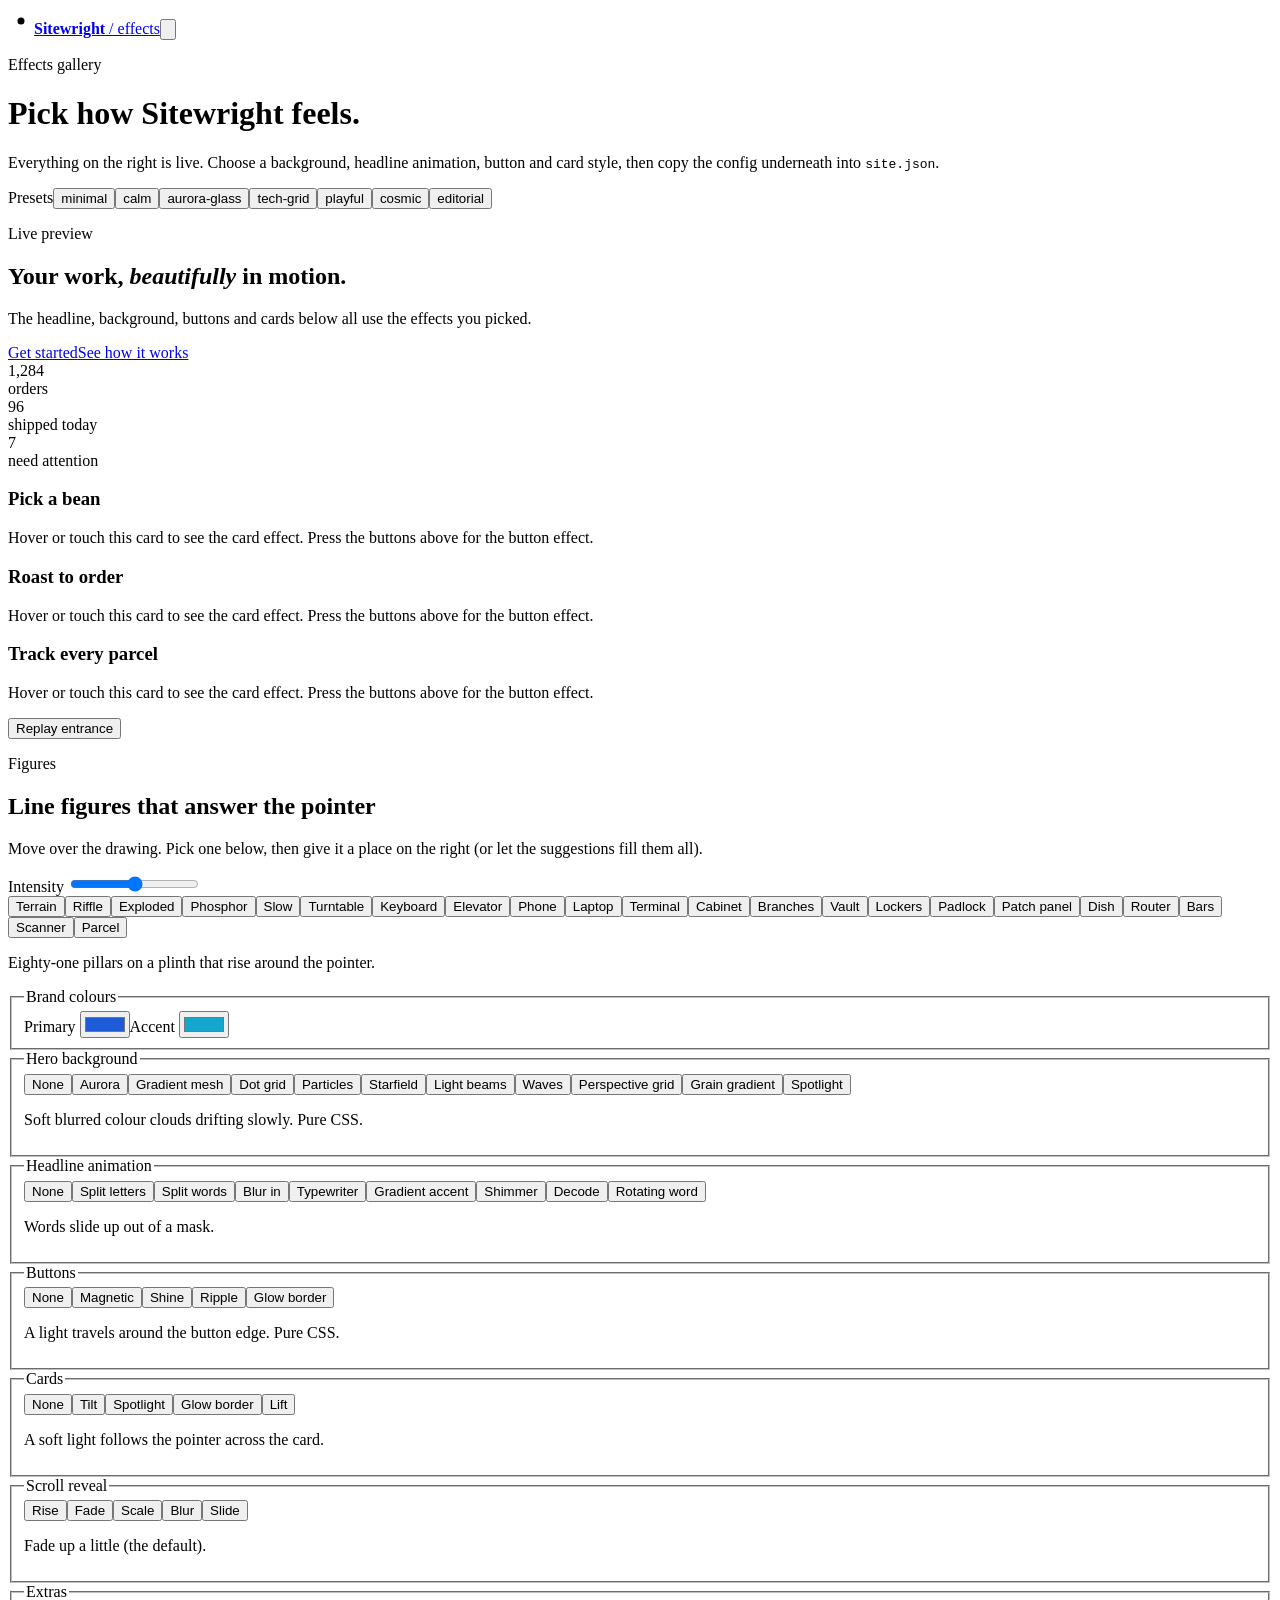
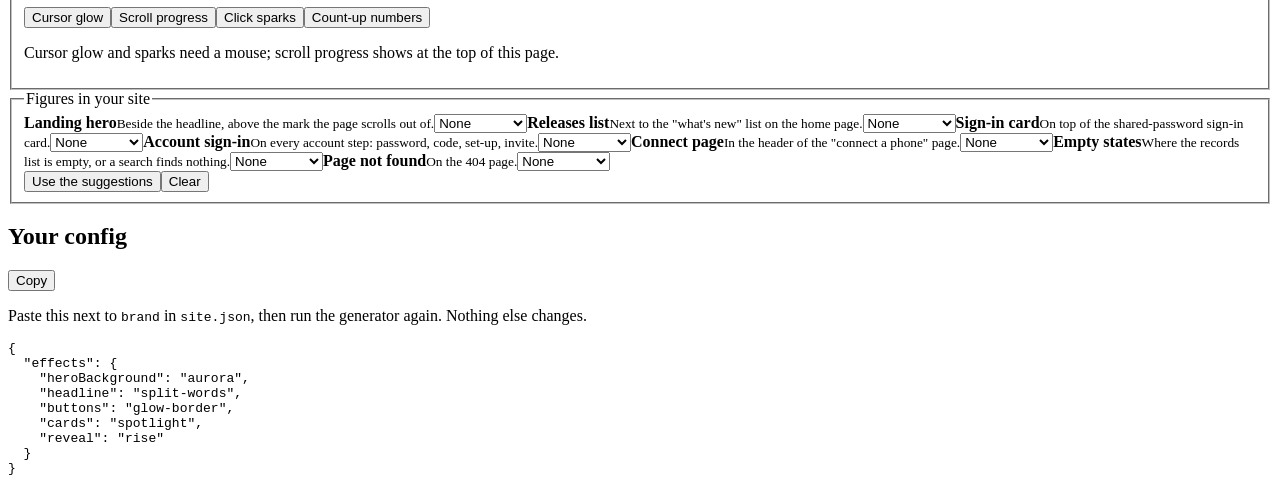
==== commit b2072113: "Add interactive line figures: Hairline's engine and 19 figures, three new ones, placed in named spot" ====
--- a/site/demo/index.html
+++ b/site/demo/index.html
@@ -1,4 +1,4 @@
-<!DOCTYPE html><!--sysHQRcaFIVPq_4fTUq4s--><html lang="en"><head><meta charSet="utf-8"/><meta name="viewport" content="width=device-width, initial-scale=1"/><link rel="stylesheet" href="/demo/_next/static/css/5d7f8df35ec5d38f.css" data-precedence="next"/><link rel="stylesheet" href="/demo/_next/static/css/8b44f2ab9b064e22.css" data-precedence="next"/><link rel="preload" as="script" fetchPriority="low" href="/demo/_next/static/chunks/webpack-138196ee10020be1.js"/><script src="/demo/_next/static/chunks/241978a9-843e2a1597b8681c.js" async=""></script><script src="/demo/_next/static/chunks/200-d74840e0afe270a2.js" async=""></script><script src="/demo/_next/static/chunks/main-app-c2332e02ed63e66b.js" async=""></script><script src="/demo/_next/static/chunks/app/layout-72f0203b9cf22f31.js" async=""></script><script src="/demo/_next/static/chunks/681-0e4224fc6ca76ff5.js" async=""></script><script src="/demo/_next/static/chunks/app/page-73063aebab3809bc.js" async=""></script><link rel="preconnect" href="https://fonts.googleapis.com"/><link rel="preconnect" href="https://fonts.gstatic.com" crossorigin=""/><meta name="theme-color" media="(prefers-color-scheme: light)" content="#f0f2f6"/><meta name="theme-color" media="(prefers-color-scheme: dark)" content="#0c0e12"/><title>Sitewright · Every effect, live.</title><meta name="description" content="Sitewright - everything in one place."/><link rel="icon" href="/demo/icon.svg?be2bd9292e625add" type="image/svg+xml" sizes="any"/><script>try{var t=localStorage.getItem('sitewr-theme');if(t==='dark'||t==='light')document.documentElement.dataset.theme=t}catch(e){}</script><link rel="stylesheet" href="https://fonts.googleapis.com/css2?family=Montserrat:wght@400;500;600;700;800&amp;family=JetBrains+Mono:wght@400;500;600&amp;display=swap"/><script src="/demo/_next/static/chunks/polyfills-42372ed130431b0a.js" noModule=""></script></head><body><div hidden=""><!--$--><!--/$--></div><div class="fxg"><header class="fxg-bar"><a class="fxg-brand" href="/" aria-label="Sitewright home"><span class="brand-mark"><svg viewBox="0 0 48 48" width="26" height="26" aria-hidden="true" class="logo-mark"><path class="logo-hex" pathLength="100" d="M24 5.5 L40 14.75 V33.25 L24 42.5 L8 33.25 V14.75 Z" fill="none" stroke="var(--primary)" stroke-width="5" stroke-linejoin="round"></path><circle class="logo-lens" cx="24" cy="24" r="6.5" fill="var(--signal)"></circle></svg></span><b>Sitewright</b><span class="muted"> / effects</span></a><button type="button" class="theme-toggle" aria-label="Switch to dark mode" title="Dark mode"><svg viewBox="0 0 24 24"><path d="M20.5 14.2A8.5 8.5 0 0 1 9.8 3.5a8.5 8.5 0 1 0 10.7 10.7Z"></path></svg></button></header><div class="fxg-wrap"><div class="fxg-intro"><p class="eyebrow">Effects gallery</p><h1>Pick how Sitewright feels.</h1><p class="muted">Everything on the right is live. Choose a background, headline animation, button and card style, then copy the config underneath into <code>site.json</code>.</p><div class="fxg-presets" role="group" aria-label="Presets"><span class="muted small">Presets</span><button type="button" class="btn sm">minimal</button><button type="button" class="btn sm">calm</button><button type="button" class="btn sm">aurora-glass</button><button type="button" class="btn sm">tech-grid</button><button type="button" class="btn sm">playful</button><button type="button" class="btn sm">cosmic</button><button type="button" class="btn sm">editorial</button></div></div><div class="fxg-layout"><section class="fxg-stage" aria-label="Live preview"><div class="fxg-hero" style="--primary:#1e5bd8;--signal:#14a6cc" data-fx-buttons="glow-border" data-fx-cards="spotlight"><div class="fx-bg fx-aurora" aria-hidden="true"><i></i><i></i><i></i><i></i></div><div class="fxg-hero-in"><p class="eyebrow">Live preview</p><h2 class="fxg-h1"><span class="fx-split fx-words"><span class="fx-w" style="--i:0"><span class="fx-wi">Your</span></span> <span class="fx-w" style="--i:1"><span class="fx-wi">work,</span></span> <em><span class="fx-w" style="--i:2"><span class="fx-wi">beautifully</span></span></em> <span class="fx-w" style="--i:3"><span class="fx-wi">in</span></span> <span class="fx-w" style="--i:4"><span class="fx-wi">motion.</span></span></span></h2><p class="fxg-sub">The headline, background, buttons and cards below all use the effects you picked.</p><div class="fxg-btns"><a class="btn primary" href="#install">Get started</a><a class="btn" href="#more">See how it works</a></div></div></div><div class="fxg-below" style="--primary:#1e5bd8;--signal:#14a6cc" data-fx-buttons="glow-border" data-fx-cards="spotlight"><div class="fxg-stats"><div class="stat-card rv in" style="transition-delay:0ms"><div class="stat-n">1,284</div><div class="stat-l">orders</div></div><div class="stat-card rv in" style="transition-delay:90ms"><div class="stat-n">96</div><div class="stat-l">shipped today</div></div><div class="stat-card rv in" style="transition-delay:180ms"><div class="stat-n">7</div><div class="stat-l">need attention</div></div></div><div class="fxg-cards"><article class="card pad rv in" style="transition-delay:0ms"><h3 class="card-h">Pick a bean</h3><p class="muted small">Hover or touch this card to see the card effect. Press the buttons above for the button effect.</p></article><article class="card pad rv in" style="transition-delay:110ms"><h3 class="card-h">Roast to order</h3><p class="muted small">Hover or touch this card to see the card effect. Press the buttons above for the button effect.</p></article><article class="card pad rv in" style="transition-delay:220ms"><h3 class="card-h">Track every parcel</h3><p class="muted small">Hover or touch this card to see the card effect. Press the buttons above for the button effect.</p></article></div><button type="button" class="btn">Replay entrance</button></div></section><aside class="fxg-controls" aria-label="Choose effects"><fieldset class="fxg-group"><legend>Brand colours</legend><div class="fxg-colors"><label>Primary <input type="color" value="#1e5bd8"/></label><label>Accent <input type="color" value="#14a6cc"/></label></div></fieldset><fieldset class="fxg-group"><legend>Hero background</legend><div class="fxg-chips" role="radiogroup" aria-label="Hero background"><button type="button" role="radio" aria-checked="false" class="fxg-chip">None</button><button type="button" role="radio" aria-checked="true" class="fxg-chip on" title="Soft blurred colour clouds drifting slowly. Pure CSS.">Aurora</button><button type="button" role="radio" aria-checked="false" class="fxg-chip" title="A slowly shifting mesh of brand-coloured gradients. Pure CSS.">Gradient mesh</button><button type="button" role="radio" aria-checked="false" class="fxg-chip" title="A grid of dots that swell and glow around the pointer, with an idle ripple.">Dot grid</button><button type="button" role="radio" aria-checked="false" class="fxg-chip" title="Floating particles joined by faint lines; the pointer pulls them together.">Particles</button><button type="button" role="radio" aria-checked="false" class="fxg-chip" title="Twinkling stars drifting with a little pointer parallax.">Starfield</button><button type="button" role="radio" aria-checked="false" class="fxg-chip" title="Vertical beams of light sweeping down the hero. Pure CSS.">Light beams</button><button type="button" role="radio" aria-checked="false" class="fxg-chip" title="Layered waves rolling along the bottom edge. Pure SVG + CSS.">Waves</button><button type="button" role="radio" aria-checked="false" class="fxg-chip" title="A grid receding to the horizon and moving toward you. Pure CSS.">Perspective grid</button><button type="button" role="radio" aria-checked="false" class="fxg-chip" title="Soft gradient washes under animated film grain. Pure CSS.">Grain gradient</button><button type="button" role="radio" aria-checked="false" class="fxg-chip" title="A soft light that follows the pointer (rests top-right on touch screens).">Spotlight</button></div><p class="fxg-note">Soft blurred colour clouds drifting slowly. Pure CSS.</p></fieldset><fieldset class="fxg-group"><legend>Headline animation</legend><div class="fxg-chips" role="radiogroup" aria-label="Headline animation"><button type="button" role="radio" aria-checked="false" class="fxg-chip">None</button><button type="button" role="radio" aria-checked="false" class="fxg-chip" title="Letters rise into place one after another.">Split letters</button><button type="button" role="radio" aria-checked="true" class="fxg-chip on" title="Words slide up out of a mask.">Split words</button><button type="button" role="radio" aria-checked="false" class="fxg-chip" title="Words sharpen from a soft blur.">Blur in</button><button type="button" role="radio" aria-checked="false" class="fxg-chip" title="Letters appear as if typed, with a blinking caret.">Typewriter</button><button type="button" role="radio" aria-checked="false" class="fxg-chip" title="The accent word flows through the brand colours.">Gradient accent</button><button type="button" role="radio" aria-checked="false" class="fxg-chip" title="A band of light sweeps across the whole headline.">Shimmer</button><button type="button" role="radio" aria-checked="false" class="fxg-chip" title="Random glyphs resolve into the headline, left to right.">Decode</button><button type="button" role="radio" aria-checked="false" class="fxg-chip" title="The accent word cycles through a list you give (effects.rotateWords).">Rotating word</button></div><p class="fxg-note">Words slide up out of a mask.</p></fieldset><fieldset class="fxg-group"><legend>Buttons</legend><div class="fxg-chips" role="radiogroup" aria-label="Buttons"><button type="button" role="radio" aria-checked="false" class="fxg-chip">None</button><button type="button" role="radio" aria-checked="false" class="fxg-chip" title="Buttons lean toward the pointer. Fine pointers only.">Magnetic</button><button type="button" role="radio" aria-checked="false" class="fxg-chip" title="A glint sweeps across on hover. Pure CSS.">Shine</button><button type="button" role="radio" aria-checked="false" class="fxg-chip" title="A ripple spreads from the press point.">Ripple</button><button type="button" role="radio" aria-checked="true" class="fxg-chip on" title="A light travels around the button edge. Pure CSS.">Glow border</button></div><p class="fxg-note">A light travels around the button edge. Pure CSS.</p></fieldset><fieldset class="fxg-group"><legend>Cards</legend><div class="fxg-chips" role="radiogroup" aria-label="Cards"><button type="button" role="radio" aria-checked="false" class="fxg-chip">None</button><button type="button" role="radio" aria-checked="false" class="fxg-chip" title="3D tilt toward the pointer with a moving glare. Fine pointers only.">Tilt</button><button type="button" role="radio" aria-checked="true" class="fxg-chip on" title="A soft light follows the pointer across the card.">Spotlight</button><button type="button" role="radio" aria-checked="false" class="fxg-chip" title="A light travels around the card edge on hover. Pure CSS.">Glow border</button><button type="button" role="radio" aria-checked="false" class="fxg-chip" title="The card rises and its shadow deepens. Pure CSS.">Lift</button></div><p class="fxg-note">A soft light follows the pointer across the card.</p></fieldset><fieldset class="fxg-group"><legend>Scroll reveal</legend><div class="fxg-chips" role="radiogroup" aria-label="Scroll reveal"><button type="button" role="radio" aria-checked="true" class="fxg-chip on" title="Fade up a little (the default).">Rise</button><button type="button" role="radio" aria-checked="false" class="fxg-chip" title="Fade only, no movement.">Fade</button><button type="button" role="radio" aria-checked="false" class="fxg-chip" title="Grow slightly into place.">Scale</button><button type="button" role="radio" aria-checked="false" class="fxg-chip" title="Sharpen from a blur.">Blur</button><button type="button" role="radio" aria-checked="false" class="fxg-chip" title="Slide in from the left.">Slide</button></div><p class="fxg-note">Fade up a little (the default).</p></fieldset><fieldset class="fxg-group"><legend>Extras</legend><div class="fxg-chips"><button type="button" role="checkbox" aria-checked="false" class="fxg-chip" title="A soft glow follows the pointer across the page. Fine pointers only.">Cursor glow</button><button type="button" role="checkbox" aria-checked="false" class="fxg-chip" title="A thin brand-coloured bar shows how far down the page you are.">Scroll progress</button><button type="button" role="checkbox" aria-checked="false" class="fxg-chip" title="A small burst of sparks where you click.">Click sparks</button><button type="button" role="checkbox" aria-checked="false" class="fxg-chip" title="Dashboard stat numbers count up when they appear.">Count-up numbers</button></div><p class="fxg-note">Cursor glow and sparks need a mouse; scroll progress shows at the top of this page.</p></fieldset></aside></div><section class="fxg-code card pad" aria-label="Config to copy"><div class="fxg-code-head"><h2 class="card-h">Your config</h2><button type="button" class="btn sm">Copy</button></div><p class="muted small">Paste this next to <code>brand</code> in <code>site.json</code>, then run the generator again. Nothing else changes.</p><pre class="codeblock"><code>{
+<!DOCTYPE html><!--JKmft6vA44E_JzpxahQ8Q--><html lang="en"><head><meta charSet="utf-8"/><meta name="viewport" content="width=device-width, initial-scale=1"/><link rel="stylesheet" href="/demo/_next/static/css/97c1f6bc6886919a.css" data-precedence="next"/><link rel="stylesheet" href="/demo/_next/static/css/906520fa4f4f6095.css" data-precedence="next"/><link rel="preload" as="script" fetchPriority="low" href="/demo/_next/static/chunks/webpack-3f47761aee1b6d32.js"/><script src="/demo/_next/static/chunks/4bd1b696-c023c6e3521b1417.js" async=""></script><script src="/demo/_next/static/chunks/255-ccd4d106a3c9c7f2.js" async=""></script><script src="/demo/_next/static/chunks/main-app-84b2cad6d4afb382.js" async=""></script><script src="/demo/_next/static/chunks/app/not-found-1c6bd4f7dac13257.js" async=""></script><script src="/demo/_next/static/chunks/app/layout-c02874da1875d36a.js" async=""></script><script src="/demo/_next/static/chunks/340-4cef05cfd7413235.js" async=""></script><script src="/demo/_next/static/chunks/app/page-58739d86ac42a02e.js" async=""></script><link rel="preconnect" href="https://fonts.googleapis.com"/><link rel="preconnect" href="https://fonts.gstatic.com" crossorigin=""/><meta name="theme-color" media="(prefers-color-scheme: light)" content="#f0f2f6"/><meta name="theme-color" media="(prefers-color-scheme: dark)" content="#0c0e12"/><title>Sitewright · Every effect, live.</title><meta name="description" content="Every animated background, headline, button and card effect, live, with the config to copy."/><link rel="icon" href="/demo/icon.svg?be2bd9292e625add" type="image/svg+xml" sizes="any"/><script>try{var t=localStorage.getItem('sitewr-theme');if(t==='dark'||t==='light')document.documentElement.dataset.theme=t}catch(e){}</script><link rel="stylesheet" href="https://fonts.googleapis.com/css2?family=Montserrat:wght@400;500;600;700;800&amp;family=JetBrains+Mono:wght@400;500;600&amp;display=swap"/><script src="/demo/_next/static/chunks/polyfills-42372ed130431b0a.js" noModule=""></script></head><body><div hidden=""><!--$--><!--/$--></div><div class="fxg"><header class="fxg-bar"><a class="fxg-brand" href="/" aria-label="Sitewright home"><span class="brand-mark"><svg viewBox="0 0 48 48" width="26" height="26" aria-hidden="true" class="logo-mark"><path class="logo-hex" pathLength="100" d="M24 5.5 L40 14.75 V33.25 L24 42.5 L8 33.25 V14.75 Z" fill="none" stroke="var(--primary)" stroke-width="5" stroke-linejoin="round"></path><circle class="logo-lens" cx="24" cy="24" r="6.5" fill="var(--signal)"></circle></svg></span><b>Sitewright</b><span class="muted"> / effects</span></a><button type="button" class="theme-toggle" aria-label="Switch to dark mode" title="Dark mode"><svg viewBox="0 0 24 24"><path d="M20.5 14.2A8.5 8.5 0 0 1 9.8 3.5a8.5 8.5 0 1 0 10.7 10.7Z"></path></svg></button></header><div class="fxg-wrap"><div class="fxg-intro"><p class="eyebrow">Effects gallery</p><h1>Pick how Sitewright feels.</h1><p class="muted">Everything on the right is live. Choose a background, headline animation, button and card style, then copy the config underneath into <code>site.json</code>.</p><div class="fxg-presets" role="group" aria-label="Presets"><span class="muted small">Presets</span><button type="button" class="btn sm">minimal</button><button type="button" class="btn sm">calm</button><button type="button" class="btn sm">aurora-glass</button><button type="button" class="btn sm">tech-grid</button><button type="button" class="btn sm">playful</button><button type="button" class="btn sm">cosmic</button><button type="button" class="btn sm">editorial</button></div></div><div class="fxg-layout"><section class="fxg-stage" aria-label="Live preview"><div class="fxg-hero" style="--primary:#1e5bd8;--signal:#14a6cc" data-fx-buttons="glow-border" data-fx-cards="spotlight"><div class="fx-bg fx-aurora" aria-hidden="true"><i></i><i></i><i></i><i></i></div><div class="fxg-hero-in"><p class="eyebrow">Live preview</p><h2 class="fxg-h1"><span class="fx-split fx-words"><span class="fx-w" style="--i:0"><span class="fx-wi">Your</span></span> <span class="fx-w" style="--i:1"><span class="fx-wi">work,</span></span> <em><span class="fx-w" style="--i:2"><span class="fx-wi">beautifully</span></span></em> <span class="fx-w" style="--i:3"><span class="fx-wi">in</span></span> <span class="fx-w" style="--i:4"><span class="fx-wi">motion.</span></span></span></h2><p class="fxg-sub">The headline, background, buttons and cards below all use the effects you picked.</p><div class="fxg-btns"><a class="btn primary" href="#install">Get started</a><a class="btn" href="#more">See how it works</a></div></div></div><div class="fxg-below" style="--primary:#1e5bd8;--signal:#14a6cc" data-fx-buttons="glow-border" data-fx-cards="spotlight"><div class="fxg-stats"><div class="stat-card rv in" style="transition-delay:0ms"><div class="stat-n">1,284</div><div class="stat-l">orders</div></div><div class="stat-card rv in" style="transition-delay:90ms"><div class="stat-n">96</div><div class="stat-l">shipped today</div></div><div class="stat-card rv in" style="transition-delay:180ms"><div class="stat-n">7</div><div class="stat-l">need attention</div></div></div><div class="fxg-cards"><article class="card pad rv in" style="transition-delay:0ms"><h3 class="card-h">Pick a bean</h3><p class="muted small">Hover or touch this card to see the card effect. Press the buttons above for the button effect.</p></article><article class="card pad rv in" style="transition-delay:110ms"><h3 class="card-h">Roast to order</h3><p class="muted small">Hover or touch this card to see the card effect. Press the buttons above for the button effect.</p></article><article class="card pad rv in" style="transition-delay:220ms"><h3 class="card-h">Track every parcel</h3><p class="muted small">Hover or touch this card to see the card effect. Press the buttons above for the button effect.</p></article></div><button type="button" class="btn">Replay entrance</button></div><section class="fxg-figures card pad" aria-label="Figures" style="--primary:#1e5bd8;--signal:#14a6cc"><p class="eyebrow">Figures</p><h2 class="card-h">Line figures that answer the pointer</h2><p class="muted small">Move over the drawing. Pick one below, then give it a place on the right (or let the suggestions fill them all).</p><div class="fxg-fig"><div class="fxg-fig-box"></div><p class="fxg-fig-read mono small muted" aria-hidden="true"></p></div><label class="fxg-range">Intensity <input type="range" min="0" max="1" step="0.05" aria-label="Figure intensity" value="0.5"/></label><div class="fxg-chips" role="radiogroup" aria-label="Figure"><button type="button" role="radio" aria-checked="true" class="fxg-chip on" title="Eighty-one pillars on a plinth that rise around the pointer.">Terrain</button><button type="button" role="radio" aria-checked="false" class="fxg-chip" title="A tray of eight cards; the card under the pointer stands up. Keyboard operable.">Riffle</button><button type="button" role="radio" aria-checked="false" class="fxg-chip" title="An app window in four layers; moving across opens the gap.">Exploded</button><button type="button" role="radio" aria-checked="false" class="fxg-chip" title="A dot matrix that plays a loop and fades like phosphor where the pointer paints it.">Phosphor</button><button type="button" role="radio" aria-checked="false" class="fxg-chip" title="Crates riding a belt through a gate; hovering slows the clock.">Slow</button><button type="button" role="radio" aria-checked="false" class="fxg-chip" title="Blocks on a turntable; a flick spins it and it settles on a quarter turn.">Turntable</button><button type="button" role="radio" aria-checked="false" class="fxg-chip" title="A sixty-key board; the key under the pointer sinks and its neighbours follow.">Keyboard</button><button type="button" role="radio" aria-checked="false" class="fxg-chip" title="Four floors beside an open shaft; the pointer picks the floor the car travels to.">Elevator</button><button type="button" role="radio" aria-checked="false" class="fxg-chip" title="A phone in layers: glass, board, battery, shell.">Phone</button><button type="button" role="radio" aria-checked="false" class="fxg-chip" title="A thin laptop; the pointer&#x27;s height sets the lid.">Laptop</button><button type="button" role="radio" aria-checked="false" class="fxg-chip" title="A terminal window with its history in rows; the line under the pointer lifts.">Terminal</button><button type="button" role="radio" aria-checked="false" class="fxg-chip" title="A rack of twelve blades; the pointer pulls the nearest ones out.">Cabinet</button><button type="button" role="radio" aria-checked="false" class="fxg-chip" title="A commit graph with a branch forking off and merging back.">Branches</button><button type="button" role="radio" aria-checked="false" class="fxg-chip" title="A vault door with a dial and three bolts; the pointer turns the dial.">Vault</button><button type="button" role="radio" aria-checked="false" class="fxg-chip" title="A bank of twelve lockers; the one under the pointer opens.">Lockers</button><button type="button" role="radio" aria-checked="false" class="fxg-chip" title="A padlock whose shackle lifts and swings open as the pointer comes near.">Padlock</button><button type="button" role="radio" aria-checked="false" class="fxg-chip" title="Twenty-four ports with cables; the cable under the pointer lifts.">Patch panel</button><button type="button" role="radio" aria-checked="false" class="fxg-chip" title="A parabolic dish on a gimbal that follows the pointer.">Dish</button><button type="button" role="radio" aria-checked="false" class="fxg-chip" title="A router whose antennas lean toward the pointer.">Router</button><button type="button" role="radio" aria-checked="false" class="fxg-chip" title="A bar chart on a plinth; the bar under the pointer climbs and its neighbours follow. (New in Sitewright.)">Bars</button><button type="button" role="radio" aria-checked="false" class="fxg-chip" title="A code on a plinth; the pointer sets a scan line and that row stands up. (New in Sitewright.)">Scanner</button><button type="button" role="radio" aria-checked="false" class="fxg-chip" title="A shipping box; the pointer&#x27;s height opens the lid and lifts what is inside. (New in Sitewright.)">Parcel</button></div><p class="fxg-note">Eighty-one pillars on a plinth that rise around the pointer.</p></section></section><aside class="fxg-controls" aria-label="Choose effects"><fieldset class="fxg-group"><legend>Brand colours</legend><div class="fxg-colors"><label>Primary <input type="color" value="#1e5bd8"/></label><label>Accent <input type="color" value="#14a6cc"/></label></div></fieldset><fieldset class="fxg-group"><legend>Hero background</legend><div class="fxg-chips" role="radiogroup" aria-label="Hero background"><button type="button" role="radio" aria-checked="false" class="fxg-chip">None</button><button type="button" role="radio" aria-checked="true" class="fxg-chip on" title="Soft blurred colour clouds drifting slowly. Pure CSS.">Aurora</button><button type="button" role="radio" aria-checked="false" class="fxg-chip" title="A slowly shifting mesh of brand-coloured gradients. Pure CSS.">Gradient mesh</button><button type="button" role="radio" aria-checked="false" class="fxg-chip" title="A grid of dots that swell and glow around the pointer, with an idle ripple.">Dot grid</button><button type="button" role="radio" aria-checked="false" class="fxg-chip" title="Floating particles joined by faint lines; the pointer pulls them together.">Particles</button><button type="button" role="radio" aria-checked="false" class="fxg-chip" title="Twinkling stars drifting with a little pointer parallax.">Starfield</button><button type="button" role="radio" aria-checked="false" class="fxg-chip" title="Vertical beams of light sweeping down the hero. Pure CSS.">Light beams</button><button type="button" role="radio" aria-checked="false" class="fxg-chip" title="Layered waves rolling along the bottom edge. Pure SVG + CSS.">Waves</button><button type="button" role="radio" aria-checked="false" class="fxg-chip" title="A grid receding to the horizon and moving toward you. Pure CSS.">Perspective grid</button><button type="button" role="radio" aria-checked="false" class="fxg-chip" title="Soft gradient washes under animated film grain. Pure CSS.">Grain gradient</button><button type="button" role="radio" aria-checked="false" class="fxg-chip" title="A soft light that follows the pointer (rests top-right on touch screens).">Spotlight</button></div><p class="fxg-note">Soft blurred colour clouds drifting slowly. Pure CSS.</p></fieldset><fieldset class="fxg-group"><legend>Headline animation</legend><div class="fxg-chips" role="radiogroup" aria-label="Headline animation"><button type="button" role="radio" aria-checked="false" class="fxg-chip">None</button><button type="button" role="radio" aria-checked="false" class="fxg-chip" title="Letters rise into place one after another.">Split letters</button><button type="button" role="radio" aria-checked="true" class="fxg-chip on" title="Words slide up out of a mask.">Split words</button><button type="button" role="radio" aria-checked="false" class="fxg-chip" title="Words sharpen from a soft blur.">Blur in</button><button type="button" role="radio" aria-checked="false" class="fxg-chip" title="Letters appear as if typed, with a blinking caret.">Typewriter</button><button type="button" role="radio" aria-checked="false" class="fxg-chip" title="The accent word flows through the brand colours.">Gradient accent</button><button type="button" role="radio" aria-checked="false" class="fxg-chip" title="A band of light sweeps across the whole headline.">Shimmer</button><button type="button" role="radio" aria-checked="false" class="fxg-chip" title="Random glyphs resolve into the headline, left to right.">Decode</button><button type="button" role="radio" aria-checked="false" class="fxg-chip" title="The accent word cycles through a list you give (effects.rotateWords).">Rotating word</button></div><p class="fxg-note">Words slide up out of a mask.</p></fieldset><fieldset class="fxg-group"><legend>Buttons</legend><div class="fxg-chips" role="radiogroup" aria-label="Buttons"><button type="button" role="radio" aria-checked="false" class="fxg-chip">None</button><button type="button" role="radio" aria-checked="false" class="fxg-chip" title="Buttons lean toward the pointer. Fine pointers only.">Magnetic</button><button type="button" role="radio" aria-checked="false" class="fxg-chip" title="A glint sweeps across on hover. Pure CSS.">Shine</button><button type="button" role="radio" aria-checked="false" class="fxg-chip" title="A ripple spreads from the press point.">Ripple</button><button type="button" role="radio" aria-checked="true" class="fxg-chip on" title="A light travels around the button edge. Pure CSS.">Glow border</button></div><p class="fxg-note">A light travels around the button edge. Pure CSS.</p></fieldset><fieldset class="fxg-group"><legend>Cards</legend><div class="fxg-chips" role="radiogroup" aria-label="Cards"><button type="button" role="radio" aria-checked="false" class="fxg-chip">None</button><button type="button" role="radio" aria-checked="false" class="fxg-chip" title="3D tilt toward the pointer with a moving glare. Fine pointers only.">Tilt</button><button type="button" role="radio" aria-checked="true" class="fxg-chip on" title="A soft light follows the pointer across the card.">Spotlight</button><button type="button" role="radio" aria-checked="false" class="fxg-chip" title="A light travels around the card edge on hover. Pure CSS.">Glow border</button><button type="button" role="radio" aria-checked="false" class="fxg-chip" title="The card rises and its shadow deepens. Pure CSS.">Lift</button></div><p class="fxg-note">A soft light follows the pointer across the card.</p></fieldset><fieldset class="fxg-group"><legend>Scroll reveal</legend><div class="fxg-chips" role="radiogroup" aria-label="Scroll reveal"><button type="button" role="radio" aria-checked="true" class="fxg-chip on" title="Fade up a little (the default).">Rise</button><button type="button" role="radio" aria-checked="false" class="fxg-chip" title="Fade only, no movement.">Fade</button><button type="button" role="radio" aria-checked="false" class="fxg-chip" title="Grow slightly into place.">Scale</button><button type="button" role="radio" aria-checked="false" class="fxg-chip" title="Sharpen from a blur.">Blur</button><button type="button" role="radio" aria-checked="false" class="fxg-chip" title="Slide in from the left.">Slide</button></div><p class="fxg-note">Fade up a little (the default).</p></fieldset><fieldset class="fxg-group"><legend>Extras</legend><div class="fxg-chips"><button type="button" role="checkbox" aria-checked="false" class="fxg-chip" title="A soft glow follows the pointer across the page. Fine pointers only.">Cursor glow</button><button type="button" role="checkbox" aria-checked="false" class="fxg-chip" title="A thin brand-coloured bar shows how far down the page you are.">Scroll progress</button><button type="button" role="checkbox" aria-checked="false" class="fxg-chip" title="A small burst of sparks where you click.">Click sparks</button><button type="button" role="checkbox" aria-checked="false" class="fxg-chip" title="Dashboard stat numbers count up when they appear.">Count-up numbers</button></div><p class="fxg-note">Cursor glow and sparks need a mouse; scroll progress shows at the top of this page.</p></fieldset><fieldset class="fxg-group"><legend>Figures in your site</legend><div class="fxg-places"><label class="fxg-place"><span><b>Landing hero</b><small class="muted">Beside the headline, above the mark the page scrolls out of.</small></span><select aria-label="Landing hero figure"><option value="none" selected="">None</option><option value="terrain">Terrain</option><option value="riffle">Riffle</option><option value="exploded">Exploded</option><option value="phosphor">Phosphor</option><option value="slow">Slow</option><option value="turntable">Turntable</option><option value="keyboard">Keyboard</option><option value="elevator">Elevator</option><option value="phone">Phone</option><option value="laptop">Laptop</option><option value="terminal">Terminal</option><option value="cabinet">Cabinet</option><option value="branches">Branches</option><option value="vault">Vault</option><option value="lockers">Lockers</option><option value="padlock">Padlock</option><option value="patch">Patch panel</option><option value="dish">Dish</option><option value="router">Router</option><option value="bars">Bars</option><option value="scanner">Scanner</option><option value="parcel">Parcel</option></select></label><label class="fxg-place"><span><b>Releases list</b><small class="muted">Next to the &quot;what&#x27;s new&quot; list on the home page.</small></span><select aria-label="Releases list figure"><option value="none" selected="">None</option><option value="terrain">Terrain</option><option value="riffle">Riffle</option><option value="exploded">Exploded</option><option value="phosphor">Phosphor</option><option value="slow">Slow</option><option value="turntable">Turntable</option><option value="keyboard">Keyboard</option><option value="elevator">Elevator</option><option value="phone">Phone</option><option value="laptop">Laptop</option><option value="terminal">Terminal</option><option value="cabinet">Cabinet</option><option value="branches">Branches</option><option value="vault">Vault</option><option value="lockers">Lockers</option><option value="padlock">Padlock</option><option value="patch">Patch panel</option><option value="dish">Dish</option><option value="router">Router</option><option value="bars">Bars</option><option value="scanner">Scanner</option><option value="parcel">Parcel</option></select></label><label class="fxg-place"><span><b>Sign-in card</b><small class="muted">On top of the shared-password sign-in card.</small></span><select aria-label="Sign-in card figure"><option value="none" selected="">None</option><option value="terrain">Terrain</option><option value="riffle">Riffle</option><option value="exploded">Exploded</option><option value="phosphor">Phosphor</option><option value="slow">Slow</option><option value="turntable">Turntable</option><option value="keyboard">Keyboard</option><option value="elevator">Elevator</option><option value="phone">Phone</option><option value="laptop">Laptop</option><option value="terminal">Terminal</option><option value="cabinet">Cabinet</option><option value="branches">Branches</option><option value="vault">Vault</option><option value="lockers">Lockers</option><option value="padlock">Padlock</option><option value="patch">Patch panel</option><option value="dish">Dish</option><option value="router">Router</option><option value="bars">Bars</option><option value="scanner">Scanner</option><option value="parcel">Parcel</option></select></label><label class="fxg-place"><span><b>Account sign-in</b><small class="muted">On every account step: password, code, set-up, invite.</small></span><select aria-label="Account sign-in figure"><option value="none" selected="">None</option><option value="terrain">Terrain</option><option value="riffle">Riffle</option><option value="exploded">Exploded</option><option value="phosphor">Phosphor</option><option value="slow">Slow</option><option value="turntable">Turntable</option><option value="keyboard">Keyboard</option><option value="elevator">Elevator</option><option value="phone">Phone</option><option value="laptop">Laptop</option><option value="terminal">Terminal</option><option value="cabinet">Cabinet</option><option value="branches">Branches</option><option value="vault">Vault</option><option value="lockers">Lockers</option><option value="padlock">Padlock</option><option value="patch">Patch panel</option><option value="dish">Dish</option><option value="router">Router</option><option value="bars">Bars</option><option value="scanner">Scanner</option><option value="parcel">Parcel</option></select></label><label class="fxg-place"><span><b>Connect page</b><small class="muted">In the header of the &quot;connect a phone&quot; page.</small></span><select aria-label="Connect page figure"><option value="none" selected="">None</option><option value="terrain">Terrain</option><option value="riffle">Riffle</option><option value="exploded">Exploded</option><option value="phosphor">Phosphor</option><option value="slow">Slow</option><option value="turntable">Turntable</option><option value="keyboard">Keyboard</option><option value="elevator">Elevator</option><option value="phone">Phone</option><option value="laptop">Laptop</option><option value="terminal">Terminal</option><option value="cabinet">Cabinet</option><option value="branches">Branches</option><option value="vault">Vault</option><option value="lockers">Lockers</option><option value="padlock">Padlock</option><option value="patch">Patch panel</option><option value="dish">Dish</option><option value="router">Router</option><option value="bars">Bars</option><option value="scanner">Scanner</option><option value="parcel">Parcel</option></select></label><label class="fxg-place"><span><b>Empty states</b><small class="muted">Where the records list is empty, or a search finds nothing.</small></span><select aria-label="Empty states figure"><option value="none" selected="">None</option><option value="terrain">Terrain</option><option value="riffle">Riffle</option><option value="exploded">Exploded</option><option value="phosphor">Phosphor</option><option value="slow">Slow</option><option value="turntable">Turntable</option><option value="keyboard">Keyboard</option><option value="elevator">Elevator</option><option value="phone">Phone</option><option value="laptop">Laptop</option><option value="terminal">Terminal</option><option value="cabinet">Cabinet</option><option value="branches">Branches</option><option value="vault">Vault</option><option value="lockers">Lockers</option><option value="padlock">Padlock</option><option value="patch">Patch panel</option><option value="dish">Dish</option><option value="router">Router</option><option value="bars">Bars</option><option value="scanner">Scanner</option><option value="parcel">Parcel</option></select></label><label class="fxg-place"><span><b>Page not found</b><small class="muted">On the 404 page.</small></span><select aria-label="Page not found figure"><option value="none" selected="">None</option><option value="terrain">Terrain</option><option value="riffle">Riffle</option><option value="exploded">Exploded</option><option value="phosphor">Phosphor</option><option value="slow">Slow</option><option value="turntable">Turntable</option><option value="keyboard">Keyboard</option><option value="elevator">Elevator</option><option value="phone">Phone</option><option value="laptop">Laptop</option><option value="terminal">Terminal</option><option value="cabinet">Cabinet</option><option value="branches">Branches</option><option value="vault">Vault</option><option value="lockers">Lockers</option><option value="padlock">Padlock</option><option value="patch">Patch panel</option><option value="dish">Dish</option><option value="router">Router</option><option value="bars">Bars</option><option value="scanner">Scanner</option><option value="parcel">Parcel</option></select></label></div><div class="fxg-presets"><button type="button" class="btn sm">Use the suggestions</button><button type="button" class="btn sm">Clear</button></div></fieldset></aside></div><section class="fxg-code card pad" aria-label="Config to copy"><div class="fxg-code-head"><h2 class="card-h">Your config</h2><button type="button" class="btn sm">Copy</button></div><p class="muted small">Paste this next to <code>brand</code> in <code>site.json</code>, then run the generator again. Nothing else changes.</p><pre class="codeblock"><code>{
   &quot;effects&quot;: {
     &quot;heroBackground&quot;: &quot;aurora&quot;,
     &quot;headline&quot;: &quot;split-words&quot;,
@@ -6,4 +6,4 @@
     &quot;cards&quot;: &quot;spotlight&quot;,
     &quot;reveal&quot;: &quot;rise&quot;
   }
-}</code></pre></section></div></div><!--$--><!--/$--><script src="/demo/_next/static/chunks/webpack-138196ee10020be1.js" id="_R_" async=""></script><script>(self.__next_f=self.__next_f||[]).push([0])</script><script>self.__next_f.push([1,"1:\"$Sreact.fragment\"\n2:I[8047,[],\"\"]\n3:I[3331,[],\"\"]\n4:I[1785,[\"177\",\"static/chunks/app/layout-72f0203b9cf22f31.js\"],\"FxMicro\"]\n5:I[6689,[\"681\",\"static/chunks/681-0e4224fc6ca76ff5.js\",\"974\",\"static/chunks/app/page-73063aebab3809bc.js\"],\"Playground\"]\n6:I[2054,[],\"OutletBoundary\"]\n8:I[571,[],\"AsyncMetadataOutlet\"]\na:I[2054,[],\"ViewportBoundary\"]\nc:I[2054,[],\"MetadataBoundary\"]\nd:\"$Sreact.suspense\"\nf:I[2597,[],\"\"]\n:HL[\"/demo/_next/static/css/5d7f8df35ec5d38f.css\",\"style\"]\n:HL[\"/demo/_next/static/css/8b44f2ab9b064e22.css\",\"style\"]\n"])</script><script>self.__next_f.push([1,"0:{\"P\":null,\"b\":\"sysHQRcaFIVPq-4fTUq4s\",\"p\":\"/demo\",\"c\":[\"\",\"\"],\"i\":false,\"f\":[[[\"\",{\"children\":[\"__PAGE__\",{}]},\"$undefined\",\"$undefined\",true],[\"\",[\"$\",\"$1\",\"c\",{\"children\":[[[\"$\",\"link\",\"0\",{\"rel\":\"stylesheet\",\"href\":\"/demo/_next/static/css/5d7f8df35ec5d38f.css\",\"precedence\":\"next\",\"crossOrigin\":\"$undefined\",\"nonce\":\"$undefined\"}]],[\"$\",\"html\",null,{\"lang\":\"en\",\"suppressHydrationWarning\":true,\"children\":[[\"$\",\"head\",null,{\"children\":[[\"$\",\"script\",null,{\"dangerouslySetInnerHTML\":{\"__html\":\"try{var t=localStorage.getItem('sitewr-theme');if(t==='dark'||t==='light')document.documentElement.dataset.theme=t}catch(e){}\"}}],[\"$\",\"link\",null,{\"rel\":\"preconnect\",\"href\":\"https://fonts.googleapis.com\"}],[\"$\",\"link\",null,{\"rel\":\"preconnect\",\"href\":\"https://fonts.gstatic.com\",\"crossOrigin\":\"\"}],[\"$\",\"link\",null,{\"rel\":\"stylesheet\",\"href\":\"https://fonts.googleapis.com/css2?family=Montserrat:wght@400;500;600;700;800\u0026family=JetBrains+Mono:wght@400;500;600\u0026display=swap\"}]]}],[\"$\",\"body\",null,{\"children\":[[\"$\",\"$L2\",null,{\"parallelRouterKey\":\"children\",\"error\":\"$undefined\",\"errorStyles\":\"$undefined\",\"errorScripts\":\"$undefined\",\"template\":[\"$\",\"$L3\",null,{}],\"templateStyles\":\"$undefined\",\"templateScripts\":\"$undefined\",\"notFound\":[[[\"$\",\"title\",null,{\"children\":\"404: This page could not be found.\"}],[\"$\",\"div\",null,{\"style\":{\"fontFamily\":\"system-ui,\\\"Segoe UI\\\",Roboto,Helvetica,Arial,sans-serif,\\\"Apple Color Emoji\\\",\\\"Segoe UI Emoji\\\"\",\"height\":\"100vh\",\"textAlign\":\"center\",\"display\":\"flex\",\"flexDirection\":\"column\",\"alignItems\":\"center\",\"justifyContent\":\"center\"},\"children\":[\"$\",\"div\",null,{\"children\":[[\"$\",\"style\",null,{\"dangerouslySetInnerHTML\":{\"__html\":\"body{color:#000;background:#fff;margin:0}.next-error-h1{border-right:1px solid rgba(0,0,0,.3)}@media (prefers-color-scheme:dark){body{color:#fff;background:#000}.next-error-h1{border-right:1px solid rgba(255,255,255,.3)}}\"}}],[\"$\",\"h1\",null,{\"className\":\"next-error-h1\",\"style\":{\"display\":\"inline-block\",\"margin\":\"0 20px 0 0\",\"padding\":\"0 23px 0 0\",\"fontSize\":24,\"fontWeight\":500,\"verticalAlign\":\"top\",\"lineHeight\":\"49px\"},\"children\":404}],[\"$\",\"div\",null,{\"style\":{\"display\":\"inline-block\"},\"children\":[\"$\",\"h2\",null,{\"style\":{\"fontSize\":14,\"fontWeight\":400,\"lineHeight\":\"49px\",\"margin\":0},\"children\":\"This page could not be found.\"}]}]]}]}]],[]],\"forbidden\":\"$undefined\",\"unauthorized\":\"$undefined\"}],[\"$\",\"$L4\",null,{}]]}]]}]]}],{\"children\":[\"__PAGE__\",[\"$\",\"$1\",\"c\",{\"children\":[[\"$\",\"$L5\",null,{}],[[\"$\",\"link\",\"0\",{\"rel\":\"stylesheet\",\"href\":\"/demo/_next/static/css/8b44f2ab9b064e22.css\",\"precedence\":\"next\",\"crossOrigin\":\"$undefined\",\"nonce\":\"$undefined\"}]],[\"$\",\"$L6\",null,{\"children\":[\"$L7\",[\"$\",\"$L8\",null,{\"promise\":\"$@9\"}]]}]]}],{},null,false]},null,false],[\"$\",\"$1\",\"h\",{\"children\":[null,[[\"$\",\"$La\",null,{\"children\":\"$Lb\"}],null],[\"$\",\"$Lc\",null,{\"children\":[\"$\",\"div\",null,{\"hidden\":true,\"children\":[\"$\",\"$d\",null,{\"fallback\":null,\"children\":\"$Le\"}]}]}]]}],false]],\"m\":\"$undefined\",\"G\":[\"$f\",[]],\"s\":false,\"S\":true}\n"])</script><script>self.__next_f.push([1,"b:[[\"$\",\"meta\",\"0\",{\"charSet\":\"utf-8\"}],[\"$\",\"meta\",\"1\",{\"name\":\"viewport\",\"content\":\"width=device-width, initial-scale=1\"}],[\"$\",\"meta\",\"2\",{\"name\":\"theme-color\",\"media\":\"(prefers-color-scheme: light)\",\"content\":\"#f0f2f6\"}],[\"$\",\"meta\",\"3\",{\"name\":\"theme-color\",\"media\":\"(prefers-color-scheme: dark)\",\"content\":\"#0c0e12\"}]]\n7:null\n"])</script><script>self.__next_f.push([1,"10:I[243,[],\"IconMark\"]\n9:{\"metadata\":[[\"$\",\"title\",\"0\",{\"children\":\"Sitewright · Every effect, live.\"}],[\"$\",\"meta\",\"1\",{\"name\":\"description\",\"content\":\"Sitewright - everything in one place.\"}],[\"$\",\"link\",\"2\",{\"rel\":\"icon\",\"href\":\"/demo/icon.svg?be2bd9292e625add\",\"type\":\"image/svg+xml\",\"sizes\":\"any\"}],[\"$\",\"$L10\",\"3\",{}]],\"error\":null,\"digest\":\"$undefined\"}\n"])</script><script>self.__next_f.push([1,"e:\"$9:metadata\"\n"])</script></body></html>+}</code></pre></section></div></div><!--$--><!--/$--><script src="/demo/_next/static/chunks/webpack-3f47761aee1b6d32.js" id="_R_" async=""></script><script>(self.__next_f=self.__next_f||[]).push([0])</script><script>self.__next_f.push([1,"1:\"$Sreact.fragment\"\n2:I[9766,[],\"\"]\n3:I[8924,[],\"\"]\n4:I[7003,[\"345\",\"static/chunks/app/not-found-1c6bd4f7dac13257.js\"],\"Figure\"]\n5:I[2619,[\"345\",\"static/chunks/app/not-found-1c6bd4f7dac13257.js\"],\"\"]\n6:I[3524,[\"177\",\"static/chunks/app/layout-c02874da1875d36a.js\"],\"FxMicro\"]\n7:I[6808,[\"340\",\"static/chunks/340-4cef05cfd7413235.js\",\"974\",\"static/chunks/app/page-58739d86ac42a02e.js\"],\"Playground\"]\n8:I[4431,[],\"OutletBoundary\"]\na:I[5278,[],\"AsyncMetadataOutlet\"]\nc:I[4431,[],\"ViewportBoundary\"]\ne:I[4431,[],\"MetadataBoundary\"]\nf:\"$Sreact.suspense\"\n11:I[7150,[],\"\"]\n:HL[\"/demo/_next/static/css/97c1f6bc6886919a.css\",\"style\"]\n:HL[\"/demo/_next/static/css/906520fa4f4f6095.css\",\"style\"]\n"])</script><script>self.__next_f.push([1,"0:{\"P\":null,\"b\":\"JKmft6vA44E-JzpxahQ8Q\",\"p\":\"/demo\",\"c\":[\"\",\"\"],\"i\":false,\"f\":[[[\"\",{\"children\":[\"__PAGE__\",{}]},\"$undefined\",\"$undefined\",true],[\"\",[\"$\",\"$1\",\"c\",{\"children\":[[[\"$\",\"link\",\"0\",{\"rel\":\"stylesheet\",\"href\":\"/demo/_next/static/css/97c1f6bc6886919a.css\",\"precedence\":\"next\",\"crossOrigin\":\"$undefined\",\"nonce\":\"$undefined\"}]],[\"$\",\"html\",null,{\"lang\":\"en\",\"suppressHydrationWarning\":true,\"children\":[[\"$\",\"head\",null,{\"children\":[[\"$\",\"script\",null,{\"dangerouslySetInnerHTML\":{\"__html\":\"try{var t=localStorage.getItem('sitewr-theme');if(t==='dark'||t==='light')document.documentElement.dataset.theme=t}catch(e){}\"}}],[\"$\",\"link\",null,{\"rel\":\"preconnect\",\"href\":\"https://fonts.googleapis.com\"}],[\"$\",\"link\",null,{\"rel\":\"preconnect\",\"href\":\"https://fonts.gstatic.com\",\"crossOrigin\":\"\"}],[\"$\",\"link\",null,{\"rel\":\"stylesheet\",\"href\":\"https://fonts.googleapis.com/css2?family=Montserrat:wght@400;500;600;700;800\u0026family=JetBrains+Mono:wght@400;500;600\u0026display=swap\"}]]}],[\"$\",\"body\",null,{\"children\":[[\"$\",\"$L2\",null,{\"parallelRouterKey\":\"children\",\"error\":\"$undefined\",\"errorStyles\":\"$undefined\",\"errorScripts\":\"$undefined\",\"template\":[\"$\",\"$L3\",null,{}],\"templateStyles\":\"$undefined\",\"templateScripts\":\"$undefined\",\"notFound\":[[\"$\",\"main\",null,{\"className\":\"login-wrap\",\"children\":[\"$\",\"div\",null,{\"className\":\"login-card\",\"style\":{\"textAlign\":\"center\"},\"children\":[[\"$\",\"$L4\",null,{\"place\":\"notfound\"}],[\"$\",\"p\",null,{\"className\":\"eyebrow\",\"children\":\"404\"}],[\"$\",\"h1\",null,{\"className\":\"login-title\",\"children\":\"That page is not here.\"}],[\"$\",\"p\",null,{\"className\":\"muted small\",\"children\":\"The address may be mistyped, or the page may have moved.\"}],[\"$\",\"$L5\",null,{\"className\":\"btn primary\",\"href\":\"/\",\"style\":{\"marginTop\":14},\"children\":\"Back to the start\"}]]}]}],[]],\"forbidden\":\"$undefined\",\"unauthorized\":\"$undefined\"}],[\"$\",\"$L6\",null,{}]]}]]}]]}],{\"children\":[\"__PAGE__\",[\"$\",\"$1\",\"c\",{\"children\":[[\"$\",\"$L7\",null,{}],[[\"$\",\"link\",\"0\",{\"rel\":\"stylesheet\",\"href\":\"/demo/_next/static/css/906520fa4f4f6095.css\",\"precedence\":\"next\",\"crossOrigin\":\"$undefined\",\"nonce\":\"$undefined\"}]],[\"$\",\"$L8\",null,{\"children\":[\"$L9\",[\"$\",\"$La\",null,{\"promise\":\"$@b\"}]]}]]}],{},null,false]},null,false],[\"$\",\"$1\",\"h\",{\"children\":[null,[[\"$\",\"$Lc\",null,{\"children\":\"$Ld\"}],null],[\"$\",\"$Le\",null,{\"children\":[\"$\",\"div\",null,{\"hidden\":true,\"children\":[\"$\",\"$f\",null,{\"fallback\":null,\"children\":\"$L10\"}]}]}]]}],false]],\"m\":\"$undefined\",\"G\":[\"$11\",[]],\"s\":false,\"S\":true}\n"])</script><script>self.__next_f.push([1,"d:[[\"$\",\"meta\",\"0\",{\"charSet\":\"utf-8\"}],[\"$\",\"meta\",\"1\",{\"name\":\"viewport\",\"content\":\"width=device-width, initial-scale=1\"}],[\"$\",\"meta\",\"2\",{\"name\":\"theme-color\",\"media\":\"(prefers-color-scheme: light)\",\"content\":\"#f0f2f6\"}],[\"$\",\"meta\",\"3\",{\"name\":\"theme-color\",\"media\":\"(prefers-color-scheme: dark)\",\"content\":\"#0c0e12\"}]]\n9:null\n"])</script><script>self.__next_f.push([1,"12:I[622,[],\"IconMark\"]\nb:{\"metadata\":[[\"$\",\"title\",\"0\",{\"children\":\"Sitewright · Every effect, live.\"}],[\"$\",\"meta\",\"1\",{\"name\":\"description\",\"content\":\"Every animated background, headline, button and card effect, live, with the config to copy.\"}],[\"$\",\"link\",\"2\",{\"rel\":\"icon\",\"href\":\"/demo/icon.svg?be2bd9292e625add\",\"type\":\"image/svg+xml\",\"sizes\":\"any\"}],[\"$\",\"$L12\",\"3\",{}]],\"error\":null,\"digest\":\"$undefined\"}\n"])</script><script>self.__next_f.push([1,"10:\"$b:metadata\"\n"])</script></body></html>
